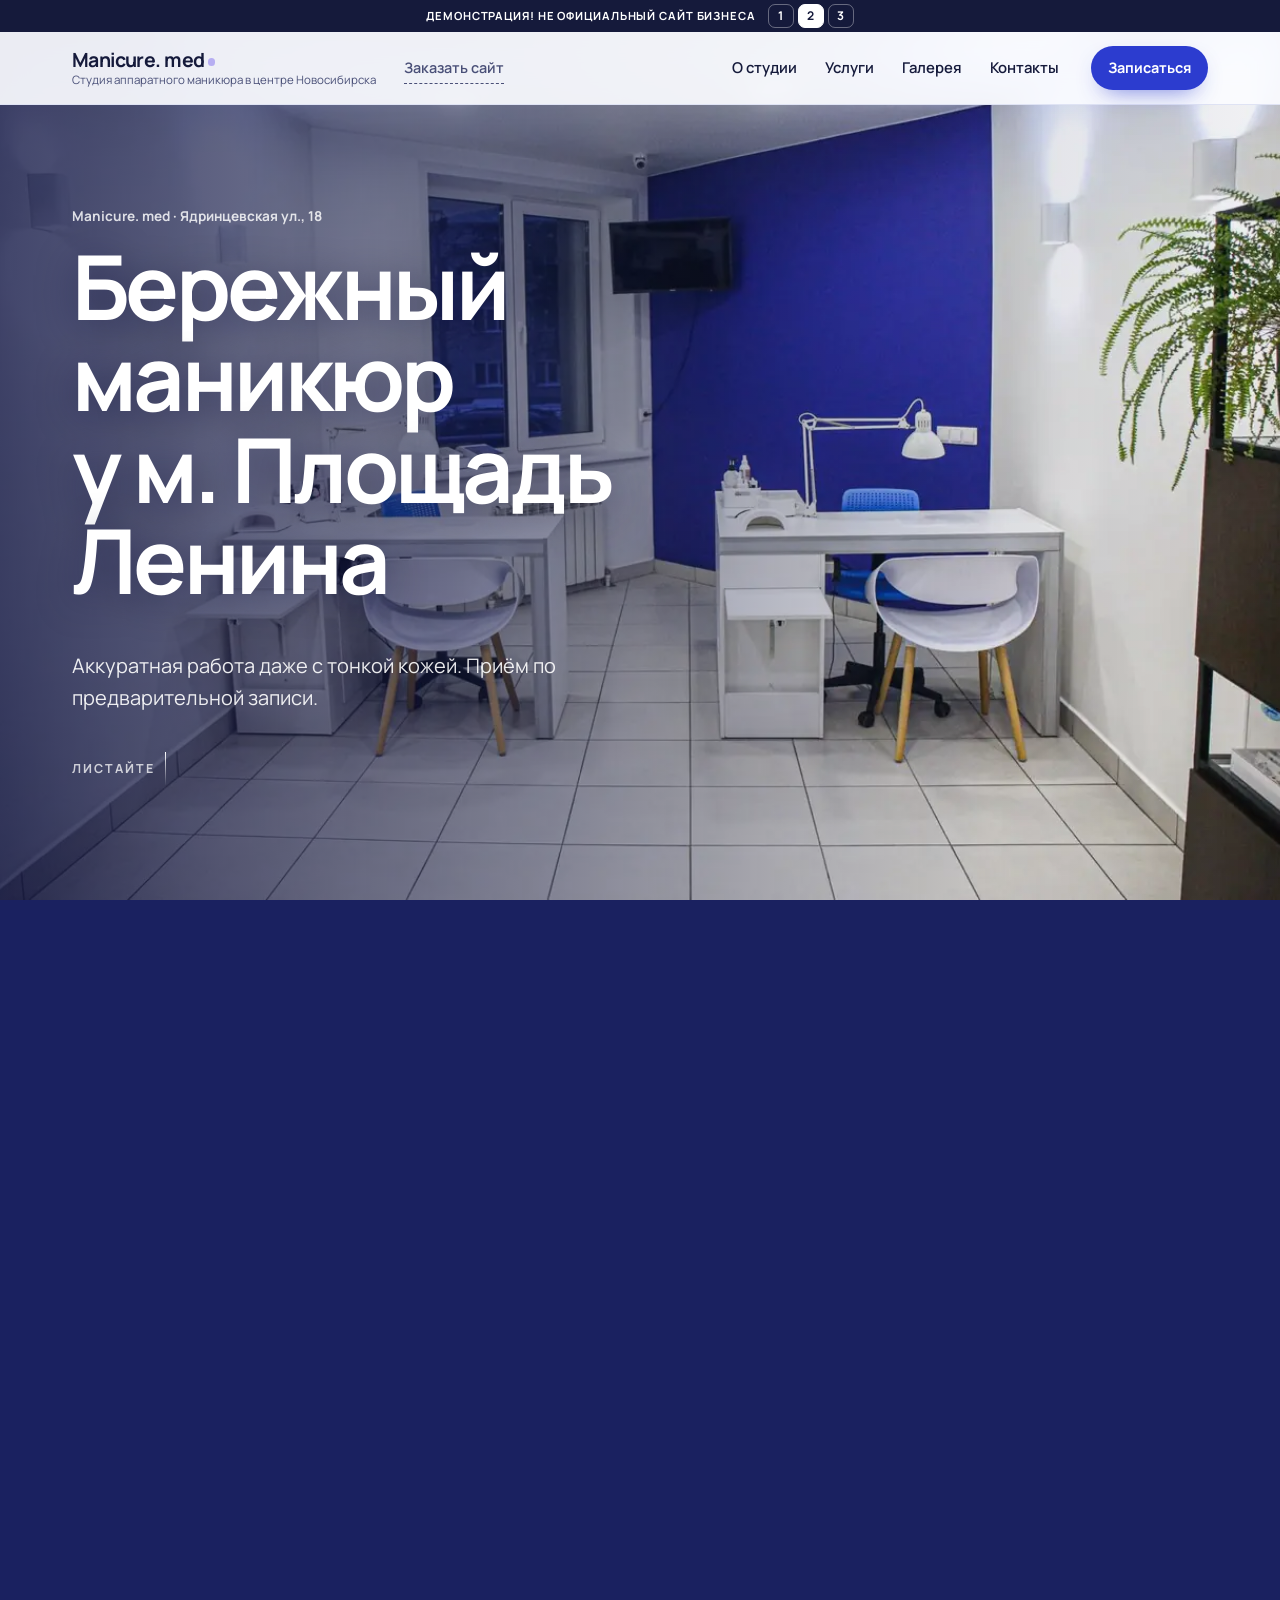
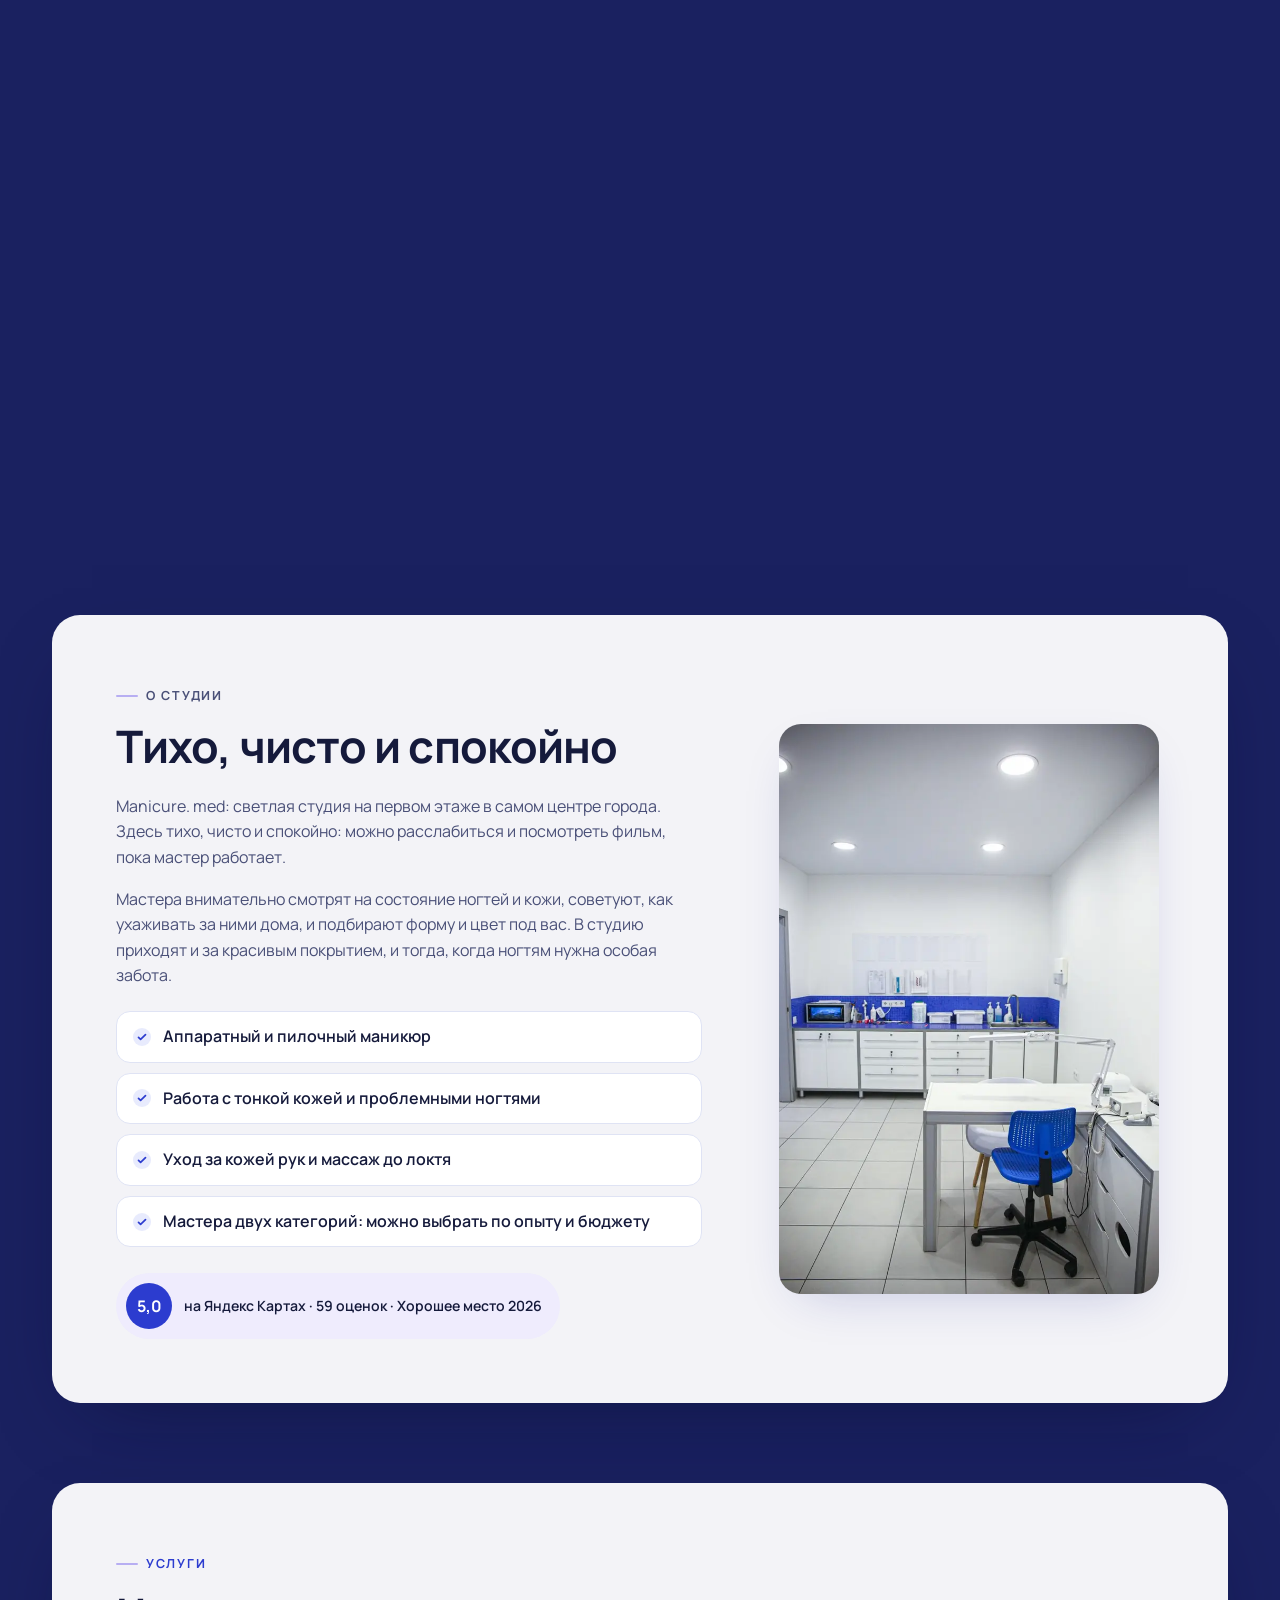
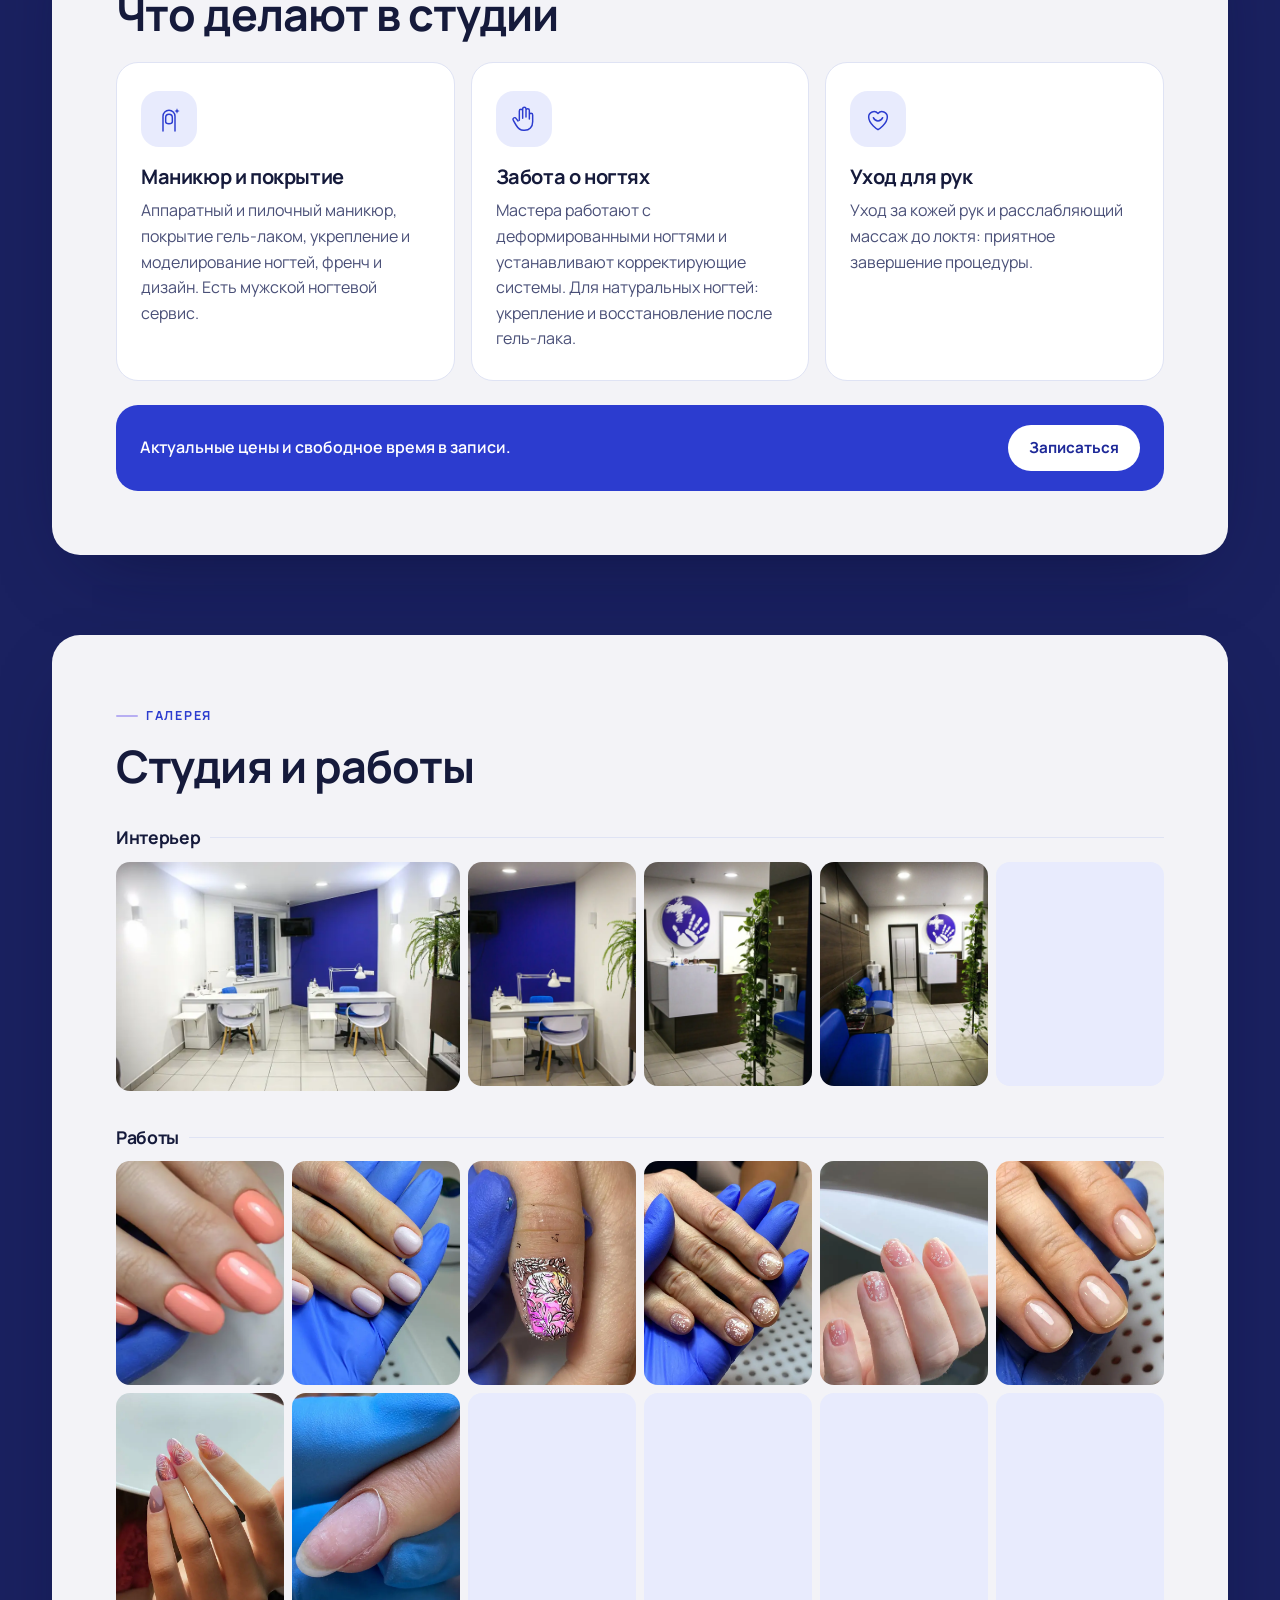
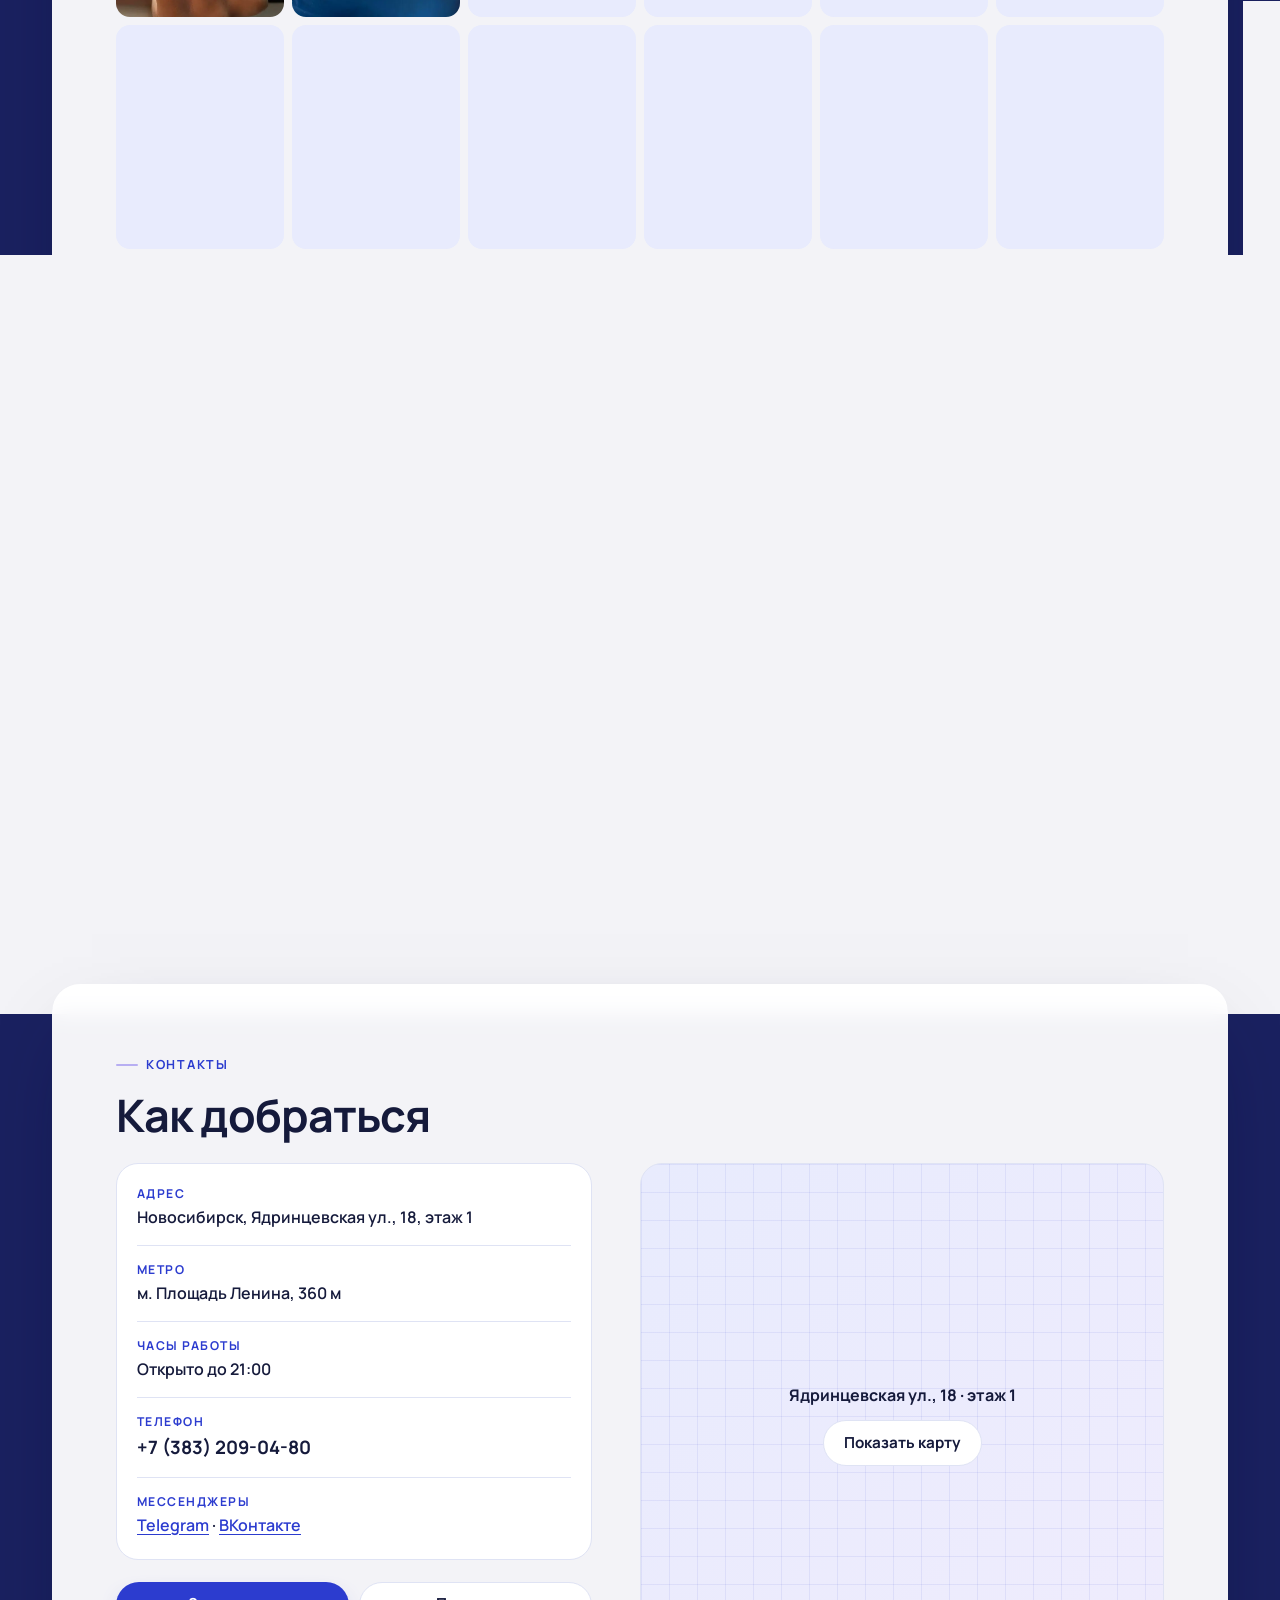
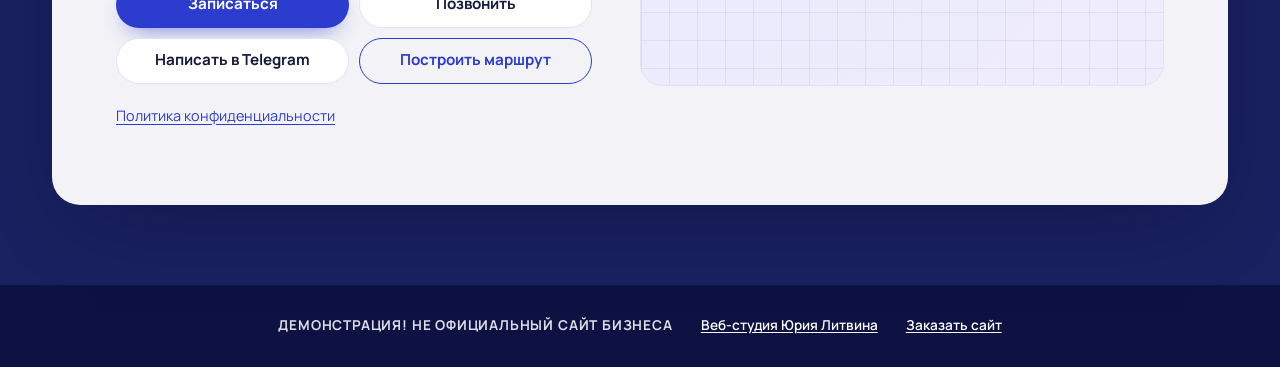
==== v2/index.html @ 1b6fdb49 "Demo site" ====
<!DOCTYPE html>
<html lang="ru">
<head>
<meta charset="utf-8">
<meta name="viewport" content="width=device-width, initial-scale=1.0">
<meta name="robots" content="noindex, nofollow">
<title>Manicure. med · студия аппаратного маникюра в Новосибирске</title>
<meta name="description"
  content="Manicure. med · студия аппаратного маникюра в центре Новосибирска, Ядринцевская ул., 18, у м. Площадь Ленина. Бережный маникюр, уход и массаж рук.">
<meta name="theme-color" content="#2c3ccf">

<link rel="icon" sizes="any" href="../logos/favicon.ico">
<link rel="icon" type="image/png" sizes="32x32" href="../logos/favicon-32x32.png">
<link rel="apple-touch-icon" sizes="180x180" href="../logos/apple-touch-icon.png">
<link rel="preload" href="../fonts/manrope-cyrillic.woff2" as="font" type="font/woff2" crossorigin>
<link rel="preload" as="image" href="../images/interior-hall-1280.webp" type="image/webp" imagesrcset="../images/interior-hall-800.webp 800w, ../images/interior-hall-1280.webp 1280w" imagesizes="100vw">
<link rel="stylesheet" href="../css/fonts.css">
<link rel="stylesheet" href="../css/styles.css">
<link rel="stylesheet" href="../css/v2.css">
<script>document.documentElement.classList.add('js');</script>
</head>
<body class="v2">
<a class="skip-link" href="#main">К содержанию</a>

<div class="site-chrome">
  <div class="demo-strip">
    <p class="demo-phrase">ДЕМОНСТРАЦИЯ! НЕ ОФИЦИАЛЬНЫЙ САЙТ БИЗНЕСА</p>
    <nav class="variant-switch" aria-label="Варианты дизайна">
      <a href="../index.html" aria-label="Вариант 1">1</a>
      <a href="../v2/index.html" aria-current="page" aria-label="Вариант 2">2</a>
      <a href="../v3/index.html" aria-label="Вариант 3">3</a>
    </nav>
  </div>
  <header class="site-header">
    <div class="container header-row">
      <a class="brand" href="#top">
        <span class="brand-name">Manicure.<span class="brand-dot"> </span>med</span>
        <span class="brand-sub">Студия аппаратного маникюра в центре Новосибирска</span>
      </a>
      <a class="order-link" href="https://litviniuv.ru/webstudio/order/?c=f8vc">Заказать сайт</a>
      <nav class="desk-nav" aria-label="Разделы">
        <ul>
          <li><a href="#about">О студии</a></li>
          <li><a href="#services">Услуги</a></li>
          <li><a href="#gallery">Галерея</a></li>
          <li><a href="#contacts">Контакты</a></li>
        </ul>
      </nav>
      <a class="btn btn-primary btn-book" href="https://yandex.ru/maps/org/manicure_med/36807749096/" target="_blank" rel="noopener">Записаться</a>
      <button class="menu-btn" type="button" aria-expanded="false" aria-controls="site-menu"><span class="menu-icon" aria-hidden="true"></span><span class="menu-label">Меню</span></button>
    </div>
  </header>
</div>

<div id="site-menu" class="site-menu" hidden>
  <nav class="menu-nav" aria-label="Меню">
    <ul>
      <li><a href="#about">О студии</a></li>
      <li><a href="#services">Услуги</a></li>
      <li><a href="#gallery">Галерея</a></li>
      <li><a href="#contacts">Контакты</a></li>
      <li><a class="menu-order" href="https://litviniuv.ru/webstudio/order/?c=f8vc">Заказать сайт</a></li>
    </ul>
  </nav>
  <div class="menu-contacts">
    <p>Новосибирск, Ядринцевская ул., 18, этаж 1</p>
    <p><a href="tel:+73832090480">+7 (383) 209-04-80</a></p>
  </div>
</div>

<main id="main">

  <div class="v2-bg" aria-hidden="true">
    <img src="../images/interior-hall-1280.webp" srcset="../images/interior-hall-800.webp 800w, ../images/interior-hall-1280.webp 1280w" sizes="100vw" width="1280" height="854" alt="" fetchpriority="high">
  </div>
  <div class="v2-progress" aria-hidden="true"><span></span></div>
  <section class="hero melt" id="top" aria-labelledby="hero-title">
    <div class="melt-stage">
      <div class="container melt-inner">
        <div class="melt-head">
          <p class="hero-brow">Manicure. med · Ядринцевская ул., 18</p>
          <h1 id="hero-title">Бережный маникюр у&nbsp;м.&nbsp;Площадь Ленина</h1>
          <p class="melt-line">Аккуратная работа даже с тонкой кожей. Приём по предварительной записи.</p>
          <p class="melt-hint" aria-hidden="true">Листайте</p>
        </div>
        <aside class="melt-panel" aria-label="Запись">
          <img src="../images/work-33-600.webp" width="600" height="800" alt="Натуральный нюд на аккуратной форме ногтей" loading="lazy" decoding="async">
          <div class="melt-panel-text">
            <p>В Manicure. med за красотой ногтей стоит внимание к их здоровью. Аккуратная работа даже с тонкой кожей, уход для рук и массаж в завершение.</p>
            <p class="melt-who">Мастера двух категорий: можно выбрать по опыту и бюджету.</p>
            <a class="btn btn-primary btn-block" href="https://yandex.ru/maps/org/manicure_med/36807749096/" target="_blank" rel="noopener">Записаться на маникюр</a>
            <div class="melt-sub">
              <a class="btn btn-ghost" href="tel:+73832090480">Позвонить</a>
              <a class="btn btn-ghost" href="https://t.me/+79133880413" target="_blank" rel="noopener">Написать в Telegram</a>
            </div>
          </div>
        </aside>
      </div>
    </div>
  </section>

  <section class="section about" id="about" aria-labelledby="about-title">
    <div class="container panel">
      <div class="about-grid">
        <div class="about-copy reveal">
          <p class="eyebrow">О студии</p>
          <h2 class="section-title" id="about-title">Тихо, чисто и спокойно</h2>
          <p>Manicure. med: светлая студия на первом этаже в самом центре города. Здесь тихо, чисто и спокойно: можно расслабиться и посмотреть фильм, пока мастер работает.</p>
          <p>Мастера внимательно смотрят на состояние ногтей и кожи, советуют, как ухаживать за ними дома, и подбирают форму и цвет под вас. В студию приходят и за красивым покрытием, и тогда, когда ногтям нужна особая забота.</p>
          <ul class="about-bullets">
            <li>Аппаратный и пилочный маникюр</li>
            <li>Работа с тонкой кожей и проблемными ногтями</li>
            <li>Уход за кожей рук и массаж до локтя</li>
            <li>Мастера двух категорий: можно выбрать по опыту и бюджету</li>
          </ul>
          <a class="rating-badge" href="https://yandex.ru/maps/org/manicure_med/36807749096/" target="_blank" rel="noopener">
            <strong>5,0</strong>
            <span>на Яндекс Картах · 59 оценок · Хорошее место 2026</span>
          </a>
        </div>
        <figure class="about-photo reveal reveal-photo">
          <img src="../images/interior-sterile-counter-720.webp" width="720" height="1080" loading="lazy" decoding="async" alt="Рабочая зона студии: белая мебель, синяя столешница и стерилизационная стойка">
        </figure>
      </div>
    </div>
  </section>

  <section class="section services" id="services" aria-labelledby="services-title">
    <div class="container panel">
      <div class="reveal">
        <p class="eyebrow">Услуги</p>
        <h2 class="section-title" id="services-title">Что делают в студии</h2>
      </div>
      <ul class="services-grid">
        <li class="service-card reveal">
          <span class="service-icon"><svg viewBox="0 0 48 48" aria-hidden="true"><path d="M15 42V20a9 9 0 0 1 18 0v22" fill="none" stroke="currentColor" stroke-width="2.2" stroke-linecap="round"/><path d="M19 22a5 5 0 0 1 10 0v6c0 2-2 3-5 3s-5-1-5-3z" fill="none" stroke="currentColor" stroke-width="2.2" stroke-linejoin="round"/><path d="M36 8l1.2 2.8L40 12l-2.8 1.2L36 16l-1.2-2.8L32 12l2.8-1.2z" fill="currentColor"/></svg></span>
          <h3>Маникюр и покрытие</h3>
          <p>Аппаратный и пилочный маникюр, покрытие гель-лаком, укрепление и моделирование ногтей, френч и дизайн. Есть мужской ногтевой сервис.</p>
        </li>
        <li class="service-card reveal">
          <span class="service-icon"><svg viewBox="0 0 48 48" aria-hidden="true"><path d="M17 26V12a2.5 2.5 0 0 1 5 0v11m0-2V9a2.5 2.5 0 0 1 5 0v12m0-1V11a2.5 2.5 0 0 1 5 0v13m0-6a2.5 2.5 0 0 1 5 0v10c0 8-5 13-12 13h-2c-5 0-8-3-11-8l-4-7a2.5 2.5 0 0 1 4-3l3 4" fill="none" stroke="currentColor" stroke-width="2.2" stroke-linecap="round" stroke-linejoin="round"/></svg></span>
          <h3>Забота о ногтях</h3>
          <p>Мастера работают с деформированными ногтями и устанавливают корректирующие системы. Для натуральных ногтей: укрепление и восстановление после гель-лака.</p>
        </li>
        <li class="service-card reveal">
          <span class="service-icon"><svg viewBox="0 0 48 48" aria-hidden="true"><path d="M24 40s-14-8.5-14-19a8 8 0 0 1 14-5.3A8 8 0 0 1 38 21c0 10.5-14 19-14 19z" fill="none" stroke="currentColor" stroke-width="2.2" stroke-linejoin="round"/><path d="M17 22c1.5 3 4 5 7 5s5.5-2 7-5" fill="none" stroke="currentColor" stroke-width="2.2" stroke-linecap="round"/></svg></span>
          <h3>Уход для рук</h3>
          <p>Уход за кожей рук и расслабляющий массаж до локтя: приятное завершение процедуры.</p>
        </li>
      </ul>
      <div class="services-foot reveal">
        <p>Актуальные цены и свободное время в записи.</p>
        <a class="btn btn-primary" href="https://yandex.ru/maps/org/manicure_med/36807749096/" target="_blank" rel="noopener">Записаться</a>
      </div>
    </div>
  </section>

  <section class="section gallery" id="gallery" aria-labelledby="gallery-title">
    <div class="container panel">
      <div class="reveal">
        <p class="eyebrow">Галерея</p>
        <h2 class="section-title" id="gallery-title">Студия и работы</h2>
      </div>

      <div class="gallery-block reveal">
        <h3>Интерьер</h3>
        <ul class="gallery-grid gallery-interiors">
          <li><img src="../images/interior-hall-800.webp" width="800" height="534" loading="lazy" decoding="async" alt="Светлый зал студии: две маникюрные станции у синей стены"></li>
          <li><img src="../images/interior-cobalt-station-720.webp" width="720" height="1079" loading="lazy" decoding="async" alt="Маникюрная станция с лампой у кобальтовой стены"></li>
          <li><img src="../images/interior-reception-720.webp" width="720" height="1080" loading="lazy" decoding="async" alt="Ресепшен студии с фиолетовым знаком на стене и живыми растениями"></li>
          <li><img src="../images/interior-waiting-720.webp" width="720" height="1080" loading="lazy" decoding="async" alt="Зона ожидания с синим диваном и коридор к ресепшену"></li>
          <li><img src="../images/interior-shelf-720.webp" width="720" height="1080" loading="lazy" decoding="async" alt="Стеллаж со средствами для ухода и вид на зал студии"></li>
        </ul>
      </div>

      <div class="gallery-block reveal">
        <h3>Работы</h3>
        <ul class="gallery-grid gallery-works">
          <li><img src="../images/work-16-600.webp" width="600" height="600" loading="lazy" decoding="async" alt="Коралловое покрытие на овальных ногтях"></li>
          <li><img src="../images/work-02-600.webp" width="600" height="800" loading="lazy" decoding="async" alt="Нежно-сиреневое покрытие на коротких ногтях"></li>
          <li><img src="../images/work-14-600.webp" width="600" height="800" loading="lazy" decoding="async" alt="Дизайн с узором на розовом фоне"></li>
          <li><img src="../images/work-18-600.webp" width="600" height="800" loading="lazy" decoding="async" alt="Розовое покрытие с золотистым блеском"></li>
          <li><img src="../images/work-25-600.webp" width="600" height="800" loading="lazy" decoding="async" alt="Молочное покрытие с розовым мерцанием"></li>
          <li><img src="../images/work-33-600.webp" width="600" height="800" loading="lazy" decoding="async" alt="Натуральный нюд на аккуратной форме"></li>
          <li><img src="../images/work-08-600.webp" width="600" height="800" loading="lazy" decoding="async" alt="Розовый маникюр с росписью на двух ногтях"></li>
          <li><img src="../images/work-30-600.webp" width="600" height="800" loading="lazy" decoding="async" alt="Миндальная форма с прозрачным покрытием"></li>
          <li><img src="../images/work-40-600.webp" width="600" height="800" loading="lazy" decoding="async" alt="Сиренево-розовое покрытие под лампой"></li>
          <li><img src="../images/work-43-600.webp" width="600" height="800" loading="lazy" decoding="async" alt="Розовое покрытие с крупными блёстками"></li>
          <li><img src="../images/work-32-600.webp" width="600" height="800" loading="lazy" decoding="async" alt="Бежевый нюд на коротких ногтях"></li>
          <li><img src="../images/work-34-600.webp" width="600" height="800" loading="lazy" decoding="async" alt="Нюд с одним акцентным ногтем шоколадного цвета"></li>
          <li><img src="../images/work-36-600.webp" width="600" height="800" loading="lazy" decoding="async" alt="Шоколадное покрытие в процессе работы мастера"></li>
          <li><img src="../images/work-42-600.webp" width="600" height="800" loading="lazy" decoding="async" alt="Светло-розовое покрытие на мягком квадрате"></li>
          <li><img src="../images/work-48-600.webp" width="600" height="800" loading="lazy" decoding="async" alt="Розово-бежевый маникюр на светлом фоне"></li>
          <li><img src="../images/work-26-600.webp" width="600" height="800" loading="lazy" decoding="async" alt="Френч на натуральных ногтях"></li>
          <li><img src="../images/work-27-600.webp" width="600" height="800" loading="lazy" decoding="async" alt="Аккуратный маникюр в бежевом оттенке"></li>
          <li><img src="../images/work-31-600.webp" width="600" height="800" loading="lazy" decoding="async" alt="Ухоженная ногтевая пластина после аппаратного маникюра"></li>
        </ul>
      </div>

      <div class="gallery-block reveal">
        <h3>Забота о натуральных ногтях</h3>
        <ul class="gallery-grid gallery-care">
          <li><img src="../images/care-15-600.webp" width="600" height="600" loading="lazy" decoding="async" alt="Натуральные ногти до и после ухода: шесть кадров"></li>
          <li><img src="../images/care-22-600.webp" width="600" height="600" loading="lazy" decoding="async" alt="Ногти после снятия покрытия и после ухода"></li>
          <li><img src="../images/care-35-600.webp" width="600" height="600" loading="lazy" decoding="async" alt="Натуральные ногти до и после аппаратного маникюра"></li>
          <li><img src="../images/care-47-600.webp" width="600" height="600" loading="lazy" decoding="async" alt="Ногтевая пластина до и после ухода крупным планом"></li>
          <li><img src="../images/care-50-600.webp" width="600" height="600" loading="lazy" decoding="async" alt="Кутикула до и после аккуратной обработки"></li>
          <li><img src="../images/care-49-600.webp" width="600" height="800" loading="lazy" decoding="async" alt="Ровная натуральная ногтевая пластина после маникюра"></li>
          <li><img src="../images/care-53-600.webp" width="600" height="800" loading="lazy" decoding="async" alt="Натуральный ноготь крупным планом после ухода"></li>
          <li><img src="../images/care-51-600.webp" width="600" height="450" loading="lazy" decoding="async" alt="Работа с ногтевой пластиной, которой нужна особая забота"></li>
        </ul>
      </div>
    </div>
  </section>

  <section class="section contacts" id="contacts" aria-labelledby="contacts-title">
    <div class="container panel">
      <div class="reveal">
        <p class="eyebrow">Контакты</p>
        <h2 class="section-title" id="contacts-title">Как добраться</h2>
      </div>
      <div class="contacts-grid">
        <div class="contacts-info reveal">
          <dl class="facts">
            <div><dt>Адрес</dt><dd>Новосибирск, Ядринцевская ул., 18, этаж 1</dd></div>
            <div><dt>Метро</dt><dd>м. Площадь Ленина, 360 м</dd></div>
            <div><dt>Часы работы</dt><dd>Открыто до 21:00</dd></div>
            <div><dt>Телефон</dt><dd><a class="phone" href="tel:+73832090480">+7 (383) 209-04-80</a></dd></div>
            <div><dt>Мессенджеры</dt><dd><a href="https://t.me/+79133880413" target="_blank" rel="noopener">Telegram</a> · <a href="https://vk.ru/manicure.med154" target="_blank" rel="noopener">ВКонтакте</a></dd></div>
          </dl>
          <div class="contacts-cta">
            <a class="btn btn-primary" href="https://yandex.ru/maps/org/manicure_med/36807749096/" target="_blank" rel="noopener">Записаться</a>
            <a class="btn btn-ghost" href="tel:+73832090480">Позвонить</a>
            <a class="btn btn-ghost" href="https://t.me/+79133880413" target="_blank" rel="noopener">Написать в Telegram</a>
            <a class="btn btn-outline" href="https://yandex.ru/maps/org/manicure_med/36807749096/" target="_blank" rel="noopener">Построить маршрут</a>
          </div>
          <p class="privacy-link"><a href="../privacy/">Политика конфиденциальности</a></p>
        </div>
        <div class="contacts-map reveal">
          <div class="map-wrap" data-map-src="https://yandex.ru/map-widget/v1/?oid=36807749096&amp;ol=biz&amp;lang=ru_RU&amp;z=16" data-map-title="Manicure. med на Яндекс Картах">
            <div class="map-placeholder">
              <p>Ядринцевская ул., 18 · этаж 1</p>
              <button class="btn btn-ghost" type="button" data-map-load>Показать карту</button>
            </div>
          </div>
        </div>
      </div>
    </div>
  </section>

</main>

<footer class="site-footer">
  <div class="container footer-row">
    <p class="footer-demo">ДЕМОНСТРАЦИЯ! НЕ ОФИЦИАЛЬНЫЙ САЙТ БИЗНЕСА</p>
    <a href="https://litviniuv.ru/webstudio/">Веб-студия Юрия Литвина</a>
    <a href="https://litviniuv.ru/webstudio/order/?c=f8vc">Заказать сайт</a>
  </div>
</footer>

<script src="../js/site.js"></script>
<script src="../js/v2.js"></script>
</body>
</html>
---- css/fonts.css ----
/* Local webfonts: Manrope (UI and text) + Cormorant Garamond (display word in v3). */
@font-face { font-family: "Manrope"; font-style: normal; font-weight: 400 700; font-display: swap; src: url(../fonts/manrope-cyrillic.woff2) format("woff2"); unicode-range: U+0301, U+0400-045F, U+0490-0491, U+04B0-04B1, U+2116; }
@font-face { font-family: "Manrope"; font-style: normal; font-weight: 400 700; font-display: swap; src: url(../fonts/manrope-latin.woff2) format("woff2"); unicode-range: U+0000-00FF, U+0131, U+0152-0153, U+02BB-02BC, U+02C6, U+02DA, U+02DC, U+0304, U+0308, U+0329, U+2000-206F, U+20AC, U+2122, U+2191, U+2193, U+2212, U+2215, U+FEFF, U+FFFD; }
@font-face { font-family: "Cormorant Garamond"; font-style: normal; font-weight: 500; font-display: swap; src: url(../fonts/cormorant-garamond-500-cyrillic.woff2) format("woff2"); unicode-range: U+0301, U+0400-045F, U+0490-0491, U+04B0-04B1, U+2116; }
@font-face { font-family: "Cormorant Garamond"; font-style: normal; font-weight: 500; font-display: swap; src: url(../fonts/cormorant-garamond-500-latin.woff2) format("woff2"); unicode-range: U+0000-00FF, U+0131, U+0152-0153, U+02BB-02BC, U+02C6, U+02DA, U+02DC, U+0304, U+0308, U+0329, U+2000-206F, U+20AC, U+2122, U+2191, U+2193, U+2212, U+2215, U+FEFF, U+FFFD; }

:root {
  --font-body: "Manrope", system-ui, -apple-system, "Segoe UI", "Helvetica Neue", Arial, sans-serif;
  --font-serif: "Cormorant Garamond", "Times New Roman", Georgia, serif;
}
---- css/styles.css ----
/* Manicure. med · demo · base + variant 1 (calm clinical) */
:root {
  --bg: #fbfcff;
  --bg-soft: #f1f3fd;
  --ink: #151a3b;
  --ink-soft: #4a5078;
  --line: #dfe3f4;
  --cobalt: #2c3ccf;
  --cobalt-deep: #1d2898;
  --cobalt-tint: #e8ebfd;
  --lilac: #b7aef2;
  --lilac-soft: #efecfd;
  --white: #fff;
  --radius: 22px;
  --radius-sm: 14px;
  --shadow: 0 18px 50px -24px rgba(29, 40, 152, .28);
  --chrome-h: 104px;
  --container: 1200px;
}
*, *::before, *::after { box-sizing: border-box; }
html { -webkit-text-size-adjust: 100%; scroll-padding-top: var(--chrome-h); }
@media (prefers-reduced-motion: no-preference) { html { scroll-behavior: smooth; } }
body { margin: 0; font-family: var(--font-body); font-size: 1rem; line-height: 1.6; color: var(--ink); background: var(--bg); overflow-x: hidden; }
@supports (overflow: clip) { body { overflow-x: clip; } }
img { max-width: 100%; height: auto; display: block; }
a { color: var(--cobalt); text-underline-offset: .18em; }
a:hover { color: var(--cobalt-deep); }
:focus-visible { outline: 3px solid var(--cobalt); outline-offset: 3px; border-radius: 6px; }
h1, h2, h3 { overflow-wrap: break-word; line-height: 1.15; margin: 0 0 .5em; font-weight: 700; letter-spacing: -.02em; }
p { margin: 0 0 1em; }
ul { margin: 0; padding: 0; }
figure { margin: 0; }
.container { width: 100%; max-width: var(--container); margin: 0 auto; padding: 0 20px; }
@media (min-width: 720px) { .container { padding: 0 32px; } }

.skip-link { position: absolute; left: 12px; top: -60px; z-index: 100; background: var(--ink); color: #fff; padding: 10px 16px; border-radius: 10px; }
.skip-link:focus { top: 12px; color: #fff; }

/* ---------- chrome ---------- */
.site-chrome { position: sticky; top: 0; z-index: 50; }
.demo-strip { font-size: .64rem; display: flex; align-items: center; justify-content: center; gap: 12px; padding: 4px 12px; background: var(--ink); color: #fff; letter-spacing: .08em; font-weight: 700; min-height: 32px; }
.demo-phrase { margin: 0; text-align: center; line-height: 1.25; }
.variant-switch { display: flex; gap: 4px; flex: none; }
.variant-switch a { display: inline-grid; place-items: center; min-width: 26px; height: 24px; border-radius: 7px; color: #fff; text-decoration: none; border: 1px solid rgba(255,255,255,.35); font-size: .75rem; }
.variant-switch a[aria-current="page"] { background: #fff; color: var(--ink); border-color: #fff; }
.variant-switch a:hover { border-color: #fff; }

.site-header { background: rgba(251,252,255,.92); -webkit-backdrop-filter: saturate(1.4) blur(14px); backdrop-filter: saturate(1.4) blur(14px); border-bottom: 1px solid var(--line); }
.header-row { display: flex; align-items: center; gap: 12px; min-height: 64px; }
.brand { display: flex; flex-direction: column; text-decoration: none; color: var(--ink); line-height: 1.1; min-width: 0; margin-right: auto; }
.brand-name { font-weight: 800; font-size: 1.22rem; letter-spacing: -.03em; white-space: nowrap; }
.brand-name::after { content: ""; display: inline-block; width: .38em; height: .38em; border-radius: 50%; background: var(--lilac); margin-left: .18em; vertical-align: .1em; }
.brand-sub { display: none; font-size: .72rem; color: var(--ink-soft); margin-top: 3px; }
.order-link { display: none; font-size: .9rem; font-weight: 600; color: var(--ink-soft); text-decoration: none; border-bottom: 1px dashed currentColor; padding: 4px 0; white-space: nowrap; }
.order-link:hover { color: var(--cobalt); }
.desk-nav { display: none; }
.desk-nav ul { display: flex; list-style: none; gap: 4px; }
.desk-nav a { display: block; padding: 10px 12px; color: var(--ink); text-decoration: none; font-weight: 600; font-size: .93rem; border-radius: 10px; }
.desk-nav a:hover { background: var(--cobalt-tint); color: var(--cobalt-deep); }

.btn { display: inline-flex; align-items: center; justify-content: center; gap: 8px; min-height: 46px; padding: 10px 20px; border-radius: 999px; font: inherit; font-weight: 700; font-size: .95rem; text-decoration: none; cursor: pointer; border: 1.5px solid transparent; transition: background .2s, color .2s, border-color .2s, transform .2s; text-align: center; line-height: 1.2; }
.btn-primary { background: var(--cobalt); color: #fff; box-shadow: 0 10px 24px -12px rgba(44,60,207,.8); }
.btn-primary:hover { background: var(--cobalt-deep); color: #fff; }
.btn-ghost { background: var(--white); color: var(--ink); border-color: var(--line); }
.btn-ghost:hover { border-color: var(--cobalt); color: var(--cobalt); }
.btn-outline { background: transparent; color: var(--cobalt); border-color: var(--cobalt); }
.btn-outline:hover { background: var(--cobalt-tint); }
.btn-lg { min-height: 54px; padding: 14px 26px; font-size: 1rem; }
.btn-block { width: 100%; }
.btn-book { min-height: 44px; padding: 8px 16px; font-size: .9rem; flex: none; }

.menu-btn { display: inline-flex; align-items: center; gap: 8px; min-height: 44px; min-width: 44px; padding: 0 12px; border-radius: 12px; background: var(--white); border: 1.5px solid var(--line); color: var(--ink); font: inherit; font-weight: 700; font-size: .85rem; cursor: pointer; flex: none; }
.menu-icon { width: 18px; height: 2px; background: currentColor; position: relative; border-radius: 2px; }
.menu-icon::before, .menu-icon::after { content: ""; position: absolute; left: 0; width: 18px; height: 2px; background: currentColor; border-radius: 2px; transition: transform .2s; }
.menu-icon::before { top: -6px; } .menu-icon::after { top: 6px; }
.menu-btn[aria-expanded="true"] .menu-icon { background: transparent; }
.menu-btn[aria-expanded="true"] .menu-icon::before { transform: translateY(6px) rotate(45deg); }
.menu-btn[aria-expanded="true"] .menu-icon::after { transform: translateY(-6px) rotate(-45deg); }
@media (max-width: 479px) { .brand-name::after { display: none; } .menu-btn { padding: 0 11px; } }
@media (max-width: 374px) { .container { padding: 0 14px; } .header-row { gap: 8px; } .brand-name { font-size: 1rem !important; } .btn-book { padding: 8px 12px !important; font-size: .84rem; } }
@media (max-width: 420px) { .menu-label { position: absolute; width: 1px; height: 1px; overflow: hidden; clip: rect(0 0 0 0); } .btn-book { padding: 8px 14px; } .brand-name { font-size: 1.08rem; } }

.site-menu { position: fixed; left: 0; right: 0; bottom: 0; top: var(--chrome-h); z-index: 45; background: var(--bg); overflow-y: auto; overscroll-behavior: contain; display: flex; flex-direction: column; justify-content: space-between; padding: 12px 20px calc(20px + env(safe-area-inset-bottom)); }
.site-menu[hidden] { display: none; }
.menu-nav ul { list-style: none; }
.menu-nav a { display: flex; align-items: center; min-height: 56px; font-size: 1.3rem; font-weight: 700; color: var(--ink); text-decoration: none; border-bottom: 1px solid var(--line); }
.menu-nav a.menu-order { color: var(--cobalt); font-size: 1.05rem; }
.menu-contacts { margin-top: 24px; padding: 16px; border-radius: var(--radius-sm); background: var(--bg-soft); color: var(--ink-soft); font-size: .95rem; }
.menu-contacts p { margin: 0 0 6px; }
.menu-contacts a { font-weight: 700; font-size: 1.1rem; display: inline-block; padding: 6px 0; }
html.menu-open, html.menu-open body { overscroll-behavior: none; }

@media (min-width: 640px) { .brand-sub { display: block; } .demo-strip { font-size: .7rem; } }
@media (min-width: 960px) {
  .menu-btn, .site-menu { display: none !important; }
  .desk-nav { display: block; }
  .order-link { display: inline-block; margin: 0 auto 0 8px; }
  .brand { margin-right: 0; }
  .header-row { min-height: 72px; gap: 20px; }
}

/* ---------- sections ---------- */
.section { padding: 72px 0; }
@media (min-width: 960px) { .section { padding: 104px 0; } }
.eyebrow { display: inline-flex; align-items: center; gap: 8px; font-size: .78rem; font-weight: 800; letter-spacing: .14em; text-transform: uppercase; color: var(--cobalt); margin-bottom: 14px; }
.eyebrow::before { content: ""; width: 22px; height: 2px; background: var(--lilac); border-radius: 2px; }
.section-title { font-size: clamp(1.75rem, 4.6vw, 2.8rem); max-width: 18ch; }

/* hero v1 */
.v1 .hero { position: relative; padding: 28px 0 56px; overflow: hidden; }
.v1 .hero::before { content: ""; position: absolute; width: 640px; height: 640px; right: -220px; top: -260px; border-radius: 50%; background: radial-gradient(circle, rgba(183,174,242,.45), rgba(183,174,242,0) 70%); pointer-events: none; }
.v1 .hero::after { content: ""; position: absolute; width: 520px; height: 520px; left: -260px; bottom: -280px; border-radius: 50%; background: radial-gradient(circle, rgba(44,60,207,.14), rgba(44,60,207,0) 70%); pointer-events: none; }
.hero-grid { position: relative; z-index: 1; display: grid; gap: 28px; }
.hero-brow { font-size: .85rem; font-weight: 700; color: var(--ink-soft); margin-bottom: 12px; }
.v1 .hero h1 { font-size: clamp(2.05rem, 8.4vw, 3.6rem); letter-spacing: -.035em; max-width: 15ch; }
.v1 .hero h1::after { content: ""; display: block; width: 64px; height: 4px; border-radius: 4px; margin-top: 18px; background: linear-gradient(90deg, var(--cobalt), var(--lilac)); }
.lead { font-size: 1.06rem; color: var(--ink-soft); max-width: 36rem; }
.hero-cta { display: flex; flex-wrap: wrap; gap: 10px; margin: 22px 0 0; }
.hero-cta .btn-primary { flex: 1 1 100%; }
.hero-cta .btn-ghost { flex: 1 1 140px; }
.hero-facts { list-style: none; display: flex; flex-wrap: wrap; gap: 8px 22px; margin-top: 26px; color: var(--ink-soft); font-size: .9rem; }
.hero-facts strong { color: var(--ink); font-size: 1.05rem; }
.hero-media { position: relative; border-radius: 28px; overflow: hidden; box-shadow: var(--shadow); aspect-ratio: 3 / 2; background: var(--cobalt-tint); }
.hero-media img { width: 100%; height: 100%; object-fit: cover; }
.hero-badge { position: absolute; right: 14px; bottom: 14px; background: rgba(255,255,255,.94); border-radius: 999px; padding: 8px 14px; font-weight: 800; font-size: .85rem; color: var(--cobalt-deep); box-shadow: 0 8px 20px -10px rgba(21,26,59,.4); }
.hero-badge span { color: var(--ink); font-weight: 600; }
@media (min-width: 560px) { .hero-cta .btn-primary { flex: 0 1 auto; } .hero-cta .btn-ghost { flex: 0 1 auto; } }
@media (min-width: 960px) {
  .v1 .hero { padding: 64px 0 96px; }
  .hero-grid { grid-template-columns: 1fr 1.15fr; align-items: center; gap: 56px; }
  .hero-media { aspect-ratio: 4 / 3.4; border-radius: 36px 36px 36px 120px; }
}

/* about */
.about-grid { display: grid; gap: 36px; align-items: center; }
.about-copy > p { color: var(--ink-soft); max-width: 38rem; }
.about-bullets { list-style: none; display: grid; gap: 10px; margin: 22px 0 26px; }
.about-bullets li { position: relative; padding: 12px 14px 12px 46px; background: var(--white); border: 1px solid var(--line); border-radius: var(--radius-sm); font-weight: 600; }
.about-bullets li::before { content: ""; position: absolute; left: 16px; top: 50%; width: 18px; height: 18px; margin-top: -9px; border-radius: 50%; background: var(--cobalt-tint) url("data:image/svg+xml,%3Csvg xmlns='http://www.w3.org/2000/svg' viewBox='0 0 20 20'%3E%3Cpath d='M5 10.5l3 3 7-7' fill='none' stroke='%232c3ccf' stroke-width='2.4' stroke-linecap='round' stroke-linejoin='round'/%3E%3C/svg%3E") center / 14px no-repeat; }
.rating-badge { display: inline-flex; align-items: center; gap: 12px; padding: 10px 18px 10px 10px; border-radius: 999px; background: var(--lilac-soft); color: var(--ink); text-decoration: none; font-size: .88rem; font-weight: 600; }
.rating-badge strong { display: grid; place-items: center; width: 46px; height: 46px; border-radius: 50%; background: var(--cobalt); color: #fff; font-size: 1rem; flex: none; }
.about-photo { border-radius: var(--radius); overflow: hidden; box-shadow: var(--shadow); max-width: 460px; justify-self: center; aspect-ratio: 2 / 3; }
.about-photo img { width: 100%; height: 100%; object-fit: cover; }
@media (min-width: 960px) { .about-grid { grid-template-columns: 1.2fr .8fr; gap: 72px; } }

/* services */
.v1 .services { background: linear-gradient(180deg, var(--bg-soft), var(--bg)); }
.services-grid { list-style: none; display: grid; gap: 16px; margin-top: 12px; }
.service-card { padding: 28px 24px; background: var(--white); border: 1px solid var(--line); border-radius: var(--radius); display: flex; flex-direction: column; }
.service-card h3 { font-size: 1.25rem; }
.service-card p { color: var(--ink-soft); margin: 0; }
.service-icon { display: grid; place-items: center; width: 56px; height: 56px; border-radius: 18px; background: var(--cobalt-tint); color: var(--cobalt); margin-bottom: 18px; }
.service-icon svg { width: 32px; height: 32px; }
.services-foot { display: flex; flex-wrap: wrap; align-items: center; justify-content: space-between; gap: 14px 24px; margin-top: 24px; padding: 20px 24px; border-radius: var(--radius); background: var(--cobalt); color: #fff; }
.services-foot p { margin: 0; font-weight: 600; }
.services-foot .btn-primary { background: #fff; color: var(--cobalt-deep); box-shadow: none; }
.services-foot .btn-primary:hover { background: var(--lilac-soft); }
@media (min-width: 720px) { .services-grid { grid-template-columns: repeat(3, 1fr); } }

/* gallery */
.gallery-block { margin-top: 36px; }
.gallery-block h3 { font-size: 1.1rem; display: flex; align-items: center; gap: 10px; margin-bottom: 14px; }
.gallery-block h3::after { content: ""; flex: 1; height: 1px; background: var(--line); }
.gallery-grid { list-style: none; display: grid; gap: 8px; grid-template-columns: repeat(2, 1fr); }
.gallery-grid li { border-radius: var(--radius-sm); overflow: hidden; background: var(--cobalt-tint); aspect-ratio: 3 / 4; }
.gallery-grid img { width: 100%; height: 100%; object-fit: cover; transition: transform .5s; }
.gallery-grid li:hover img { transform: scale(1.04); }
.gallery-interiors li:first-child { grid-column: 1 / -1; aspect-ratio: 3 / 2; }
.gallery-care li { aspect-ratio: 1; }
@media (min-width: 560px) { .gallery-works { grid-template-columns: repeat(3, 1fr); } .gallery-care { grid-template-columns: repeat(4, 1fr); } }
@media (min-width: 960px) {
  .gallery-grid { gap: 12px; }
  .gallery-interiors { grid-template-columns: repeat(6, 1fr); }
  .gallery-interiors li:first-child { grid-column: span 2; aspect-ratio: auto; }
  .gallery-works { grid-template-columns: repeat(6, 1fr); }
}

/* contacts */
.v1 .contacts { background: var(--bg-soft); }
.contacts-grid { display: grid; gap: 28px; }
.facts { margin: 0 0 22px; display: grid; gap: 0; background: var(--white); border: 1px solid var(--line); border-radius: var(--radius); padding: 6px 20px; }
.facts > div { display: grid; gap: 2px; padding: 14px 0; border-bottom: 1px solid var(--line); }
.facts > div:last-child { border-bottom: 0; }
.facts dt { font-size: .76rem; font-weight: 800; letter-spacing: .12em; text-transform: uppercase; color: var(--cobalt); }
.facts dd { margin: 0; font-weight: 600; }
.facts .phone { font-size: 1.15rem; font-weight: 800; color: var(--ink); text-decoration: none; }
.contacts-cta { display: grid; gap: 10px; }
.privacy-link { margin-top: 20px; font-size: .9rem; }
.map-wrap { position: relative; aspect-ratio: 4 / 3; border-radius: var(--radius); overflow: hidden; background: linear-gradient(135deg, var(--cobalt-tint), var(--lilac-soft)); border: 1px solid var(--line); }
.map-wrap::before { content: ""; position: absolute; inset: 0; background-image: linear-gradient(rgba(44,60,207,.08) 1px, transparent 1px), linear-gradient(90deg, rgba(44,60,207,.08) 1px, transparent 1px); background-size: 28px 28px; }
.map-placeholder { position: absolute; inset: 0; display: grid; place-content: center; justify-items: center; gap: 12px; padding: 20px; text-align: center; font-weight: 700; }
.map-placeholder p { margin: 0; }
.map-wrap iframe { position: absolute; inset: 0; width: 100%; height: 100%; border: 0; }
.map-wrap.is-loaded .map-placeholder { display: none; }
@media (min-width: 560px) { .contacts-cta { grid-template-columns: 1fr 1fr; } }
@media (min-width: 960px) { .contacts-grid { grid-template-columns: 1fr 1.1fr; gap: 48px; align-items: start; } .map-wrap { aspect-ratio: 1 / 1; max-height: 560px; width: 100%; } }

/* footer: three parts, one row */
.site-footer { background: var(--ink); color: rgba(255,255,255,.86); padding: 22px 0 calc(22px + env(safe-area-inset-bottom)); font-size: .85rem; }
.footer-row { display: flex; flex-wrap: wrap; align-items: center; justify-content: center; gap: 8px 28px; text-align: center; }
.footer-row p { margin: 0; font-weight: 800; letter-spacing: .06em; }
.site-footer a { color: #fff; font-weight: 600; display: inline-block; padding: 8px 0; }
.site-footer a:hover { color: var(--lilac); }

/* plain pages */
.plain { padding: 72px 0 96px; min-height: 50vh; }
.plain h1 { font-size: clamp(1.5rem, 6vw, 2.6rem); overflow-wrap: break-word; hyphens: auto; }

/* reveal */
.js .reveal { opacity: 0; transform: translateY(18px); transition: opacity .7s ease, transform .7s ease; }
.js .reveal.is-in { opacity: 1; transform: none; }
@media (prefers-reduced-motion: reduce) {
  .js .reveal { opacity: 1; transform: none; transition: none; }
  *, *::before, *::after { animation-duration: .001ms !important; animation-iteration-count: 1 !important; transition-duration: .001ms !important; }
}
---- css/v2.css ----
/* Variant 2 · prompt 1 «Headline melts, work remains»: the studio hall stays the page background,
   headline dissolves on scroll, light panels enter from the left. */
body.v2 { background: #1a2160; }
.v2-bg { position: fixed; inset: 0; z-index: -1; overflow: hidden; }
.v2-bg img { width: 100%; height: 100%; object-fit: cover; object-position: 50% 50%; }
.v2-bg::after { content: ""; position: absolute; inset: 0;
  background: linear-gradient(90deg, rgba(13,18,66,.78) 0%, rgba(13,18,66,.48) 42%, rgba(13,18,66,.12) 78%, rgba(13,18,66,.05) 100%); }
@media (max-width: 767px) {
  .v2-bg img { object-position: 62% 50%; }
  .v2-bg::after { background: linear-gradient(180deg, rgba(13,18,66,.30) 0%, rgba(13,18,66,.72) 55%, rgba(13,18,66,.82) 100%); }
}
.v2-progress { position: fixed; left: 0; right: 0; top: var(--chrome-h); height: 3px; z-index: 40; pointer-events: none; transition: opacity .3s; }
.v2-progress span { display: block; height: 100%; background: linear-gradient(90deg, var(--lilac), #fff); transform-origin: 0 50%; transform: scaleX(var(--p, 0)); }
.v2-progress.is-done { opacity: 0; }

/* hero: a tall scroll track with a sticky stage */
.melt { position: relative; height: 230vh; height: 230svh; }
.melt-stage { position: sticky; top: var(--chrome-h); height: calc(100vh - var(--chrome-h)); height: calc(100svh - var(--chrome-h)); overflow: hidden; display: flex; align-items: center; }
.melt-inner { position: relative; height: 100%; display: flex; align-items: center; }
.melt-head { color: #fff; max-width: 820px; will-change: opacity, filter, transform;
  opacity: calc(1 - var(--h, 0)); filter: blur(calc(var(--h, 0) * 14px)); transform: translateY(calc(var(--h, 0) * -40px)); }
.melt-head .hero-brow { color: rgba(255,255,255,.82); }
.melt-head h1 { font-size: clamp(2.4rem, 10.5vw, 5.6rem); letter-spacing: -.04em; line-height: 1.02; text-shadow: 0 6px 40px rgba(8,12,50,.45); max-width: 12ch; }
.melt-line { font-size: clamp(1rem, 2.6vw, 1.25rem); color: rgba(255,255,255,.9); max-width: 34rem; }
.melt-hint { display: inline-flex; align-items: center; gap: 10px; margin-top: 18px; font-size: .78rem; font-weight: 800; letter-spacing: .16em; text-transform: uppercase; color: rgba(255,255,255,.75); }
.melt-hint::after { content: ""; width: 1px; height: 34px; background: linear-gradient(#fff, transparent); animation: hint 1.8s ease-in-out infinite; }
@keyframes hint { 0%, 100% { transform: translateY(0); opacity: .4; } 50% { transform: translateY(6px); opacity: 1; } }

.melt-panel { position: absolute; left: 20px; right: 20px; top: 50%; margin: 0; background: rgba(255,255,255,.96); color: var(--ink); border-radius: 26px; box-shadow: 0 30px 80px -30px rgba(8,12,50,.6);
  padding: 14px; display: grid; grid-template-columns: 112px 1fr; gap: 14px; align-items: start;
  opacity: var(--q, 0); transform: translate(calc((1 - var(--q, 0)) * -115%), -50%); visibility: visible; }
.melt-panel img { width: 100%; aspect-ratio: 3 / 4; object-fit: cover; border-radius: 16px; }
.melt-panel-text p { margin: 0 0 10px; font-size: .92rem; color: var(--ink-soft); }
.melt-panel-text .melt-who { color: var(--ink); font-weight: 700; }
.melt-panel .btn-block { grid-column: 1 / -1; }
.melt-panel-text { display: contents; }
.melt-panel-text p:first-child { grid-column: 2; grid-row: 1; }
.melt-panel-text .melt-who { grid-column: 1 / -1; margin: 0; }
.melt-sub { grid-column: 1 / -1; display: grid; grid-template-columns: 1fr 1fr; gap: 8px; }
.melt-sub .btn { padding: 8px 10px; font-size: .86rem; }
@media (max-width: 359px) { .melt-panel { grid-template-columns: 88px 1fr; } .melt-sub { grid-template-columns: 1fr; } }
@media (min-width: 768px) {
  .melt-panel { left: 32px; right: auto; width: 440px; grid-template-columns: 1fr; padding: 22px; }
  .melt-panel img { width: 62%; margin: 0 auto 4px; }
  .melt-panel-text { display: block; }
  .melt-panel-text p { font-size: .98rem; }
  .melt-panel-text .melt-who { margin: 0 0 14px; }
  .melt-sub { margin-top: 8px; }
}
@media (min-width: 768px) and (max-height: 820px) { .melt-panel img { width: 42%; } }

/* JS off or reduced motion: no scroll track, both pieces visible in final state */
html:not(.js) .melt, .reduce .melt { height: auto; }
html:not(.js) .melt-stage, .reduce .melt-stage { position: relative; top: 0; height: auto; display: block; padding: 48px 0; }
html:not(.js) .melt-inner, .reduce .melt-inner { flex-direction: column; align-items: stretch; gap: 28px; height: auto; }
html:not(.js) .melt-head, .reduce .melt-head { opacity: 1; filter: none; transform: none; }
html:not(.js) .melt-panel, .reduce .melt-panel { position: relative; left: 0; right: 0; top: 0; opacity: 1; transform: none; }
html:not(.js) .melt-hint, .reduce .melt-hint, html:not(.js) .v2-progress, .reduce .v2-progress { display: none; }

/* sections: light panels on top of the same photo */
.v2 .section { padding: 28px 0; }
.v2 .section:first-of-type { padding-top: 56px; }
.v2 .panel { max-width: calc(var(--container) - 24px); width: calc(100% - 24px); background: rgba(255,255,255,.95); -webkit-backdrop-filter: blur(10px); backdrop-filter: blur(10px); border-radius: 28px; padding-top: 36px; padding-bottom: 36px; box-shadow: 0 30px 80px -40px rgba(8,12,50,.7); }
.js .v2 .panel { opacity: 0; transform: translateX(-70px); transition: opacity .8s ease, transform .9s cubic-bezier(.2,.7,.2,1); }
.js .v2 .panel.is-in { opacity: 1; transform: none; }
.v2 .panel .reveal { opacity: 1; transform: none; }
@media (min-width: 960px) { .v2 .section { padding: 40px 0; } .v2 .panel { padding: 64px; } }
.v2 .about-photo { max-width: 380px; }
.v2 .gallery-grid { gap: 8px; }
.v2 .services-foot { background: var(--cobalt); }
.v2 .site-footer { background: rgba(13,18,66,.92); margin-top: 40px; }
@media (prefers-reduced-motion: reduce) { .js .v2 .panel { opacity: 1; transform: none; } }
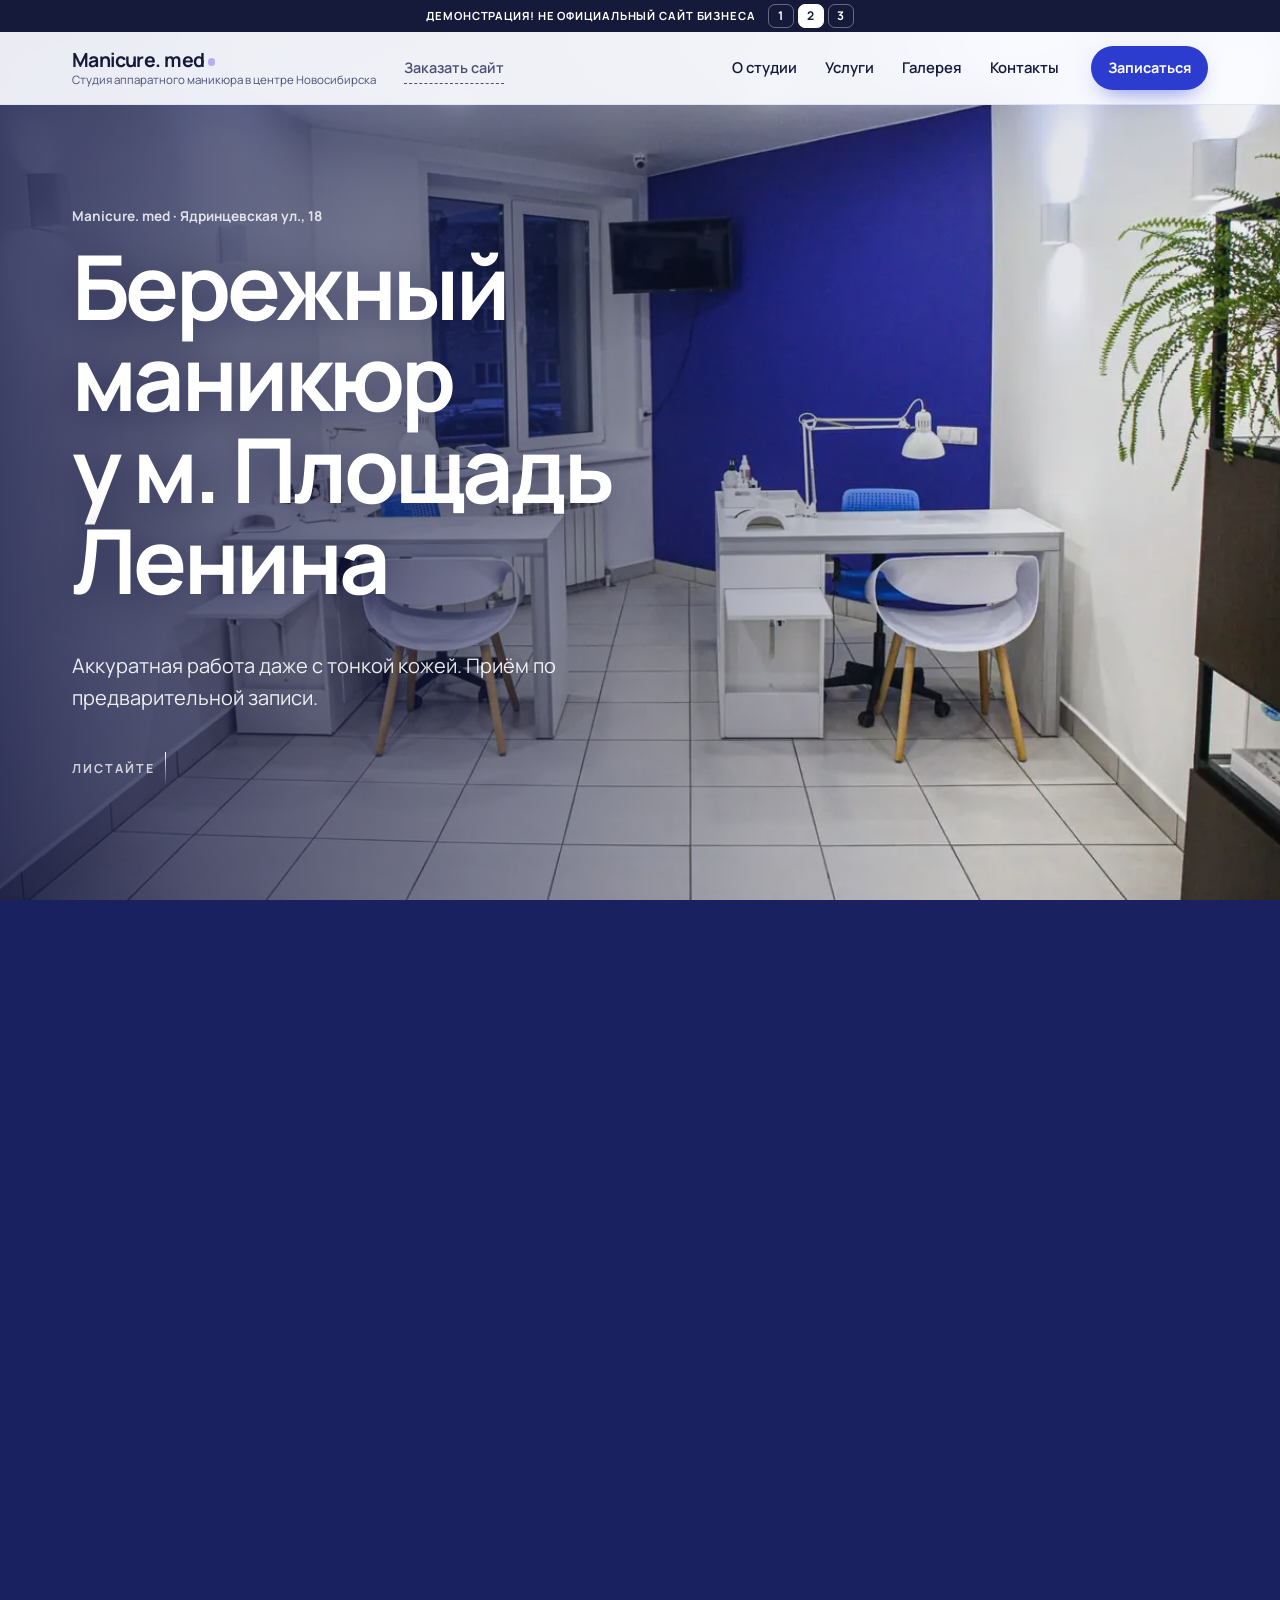
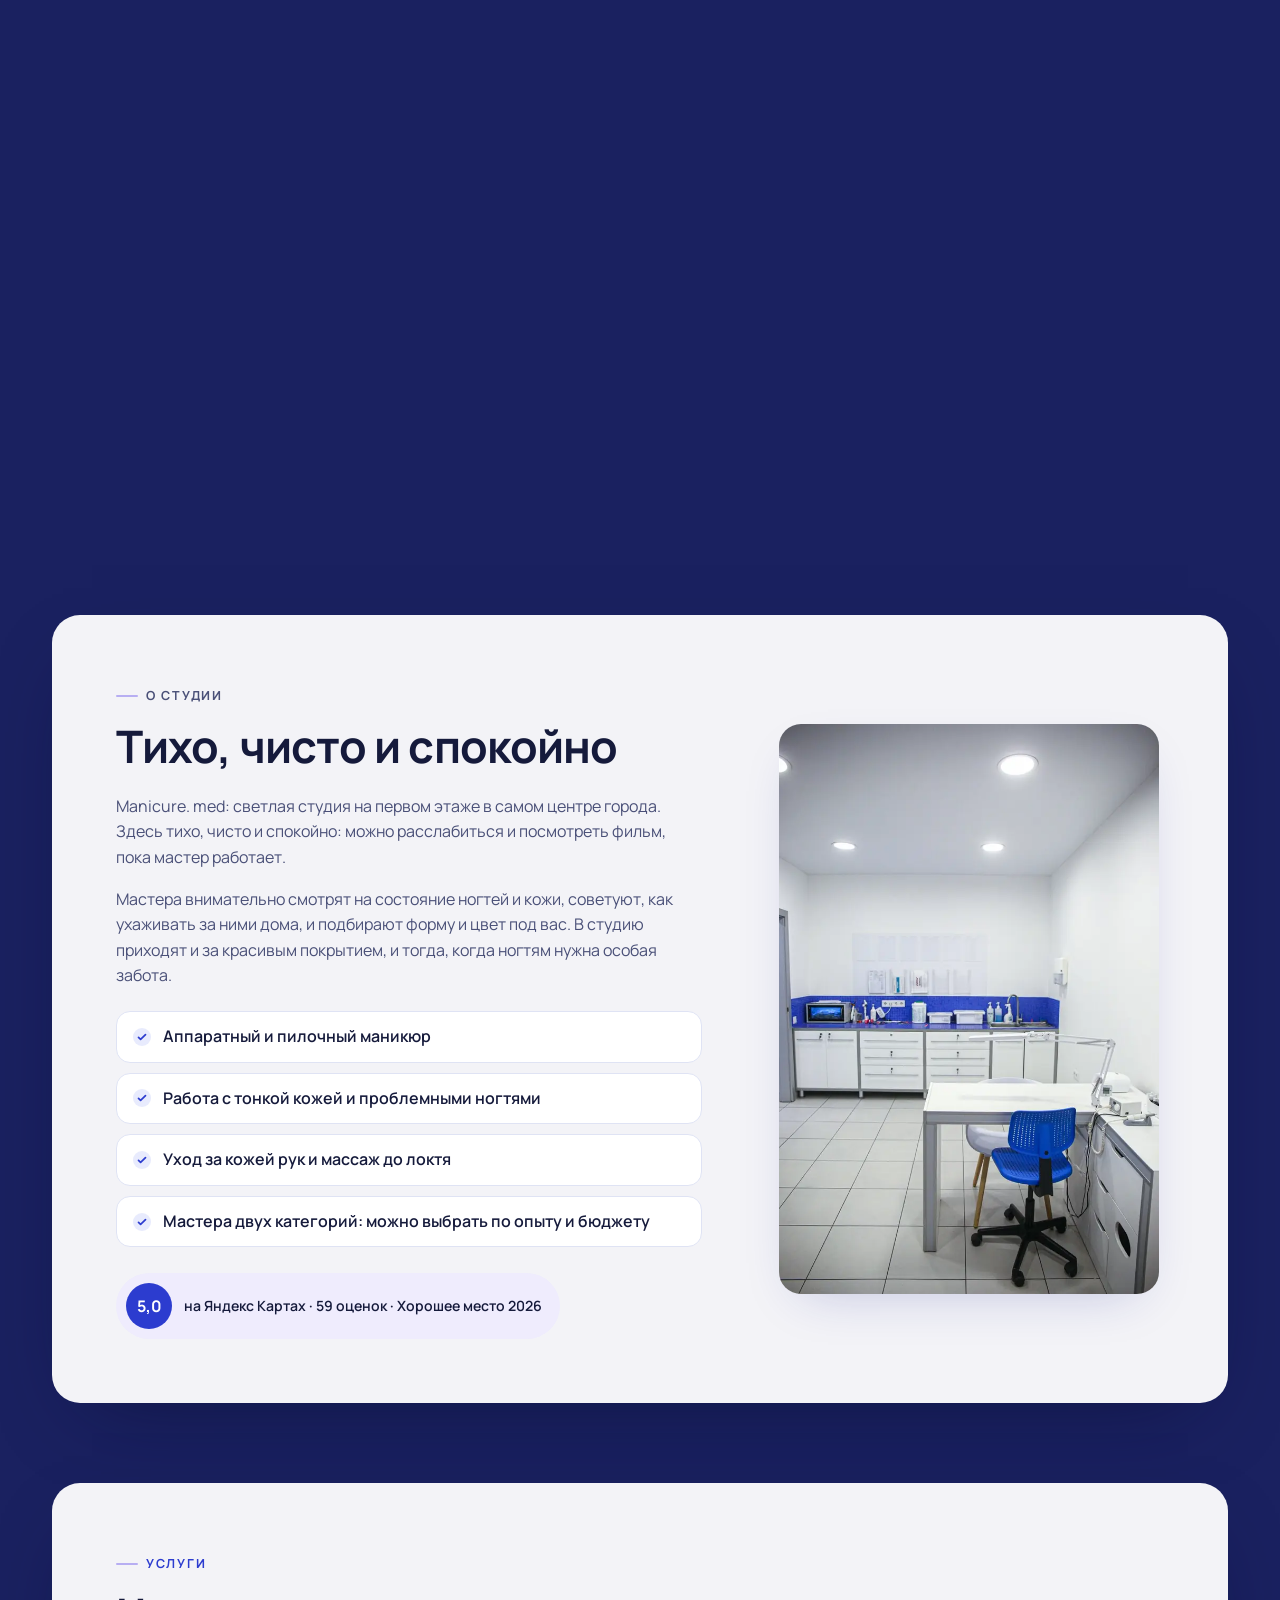
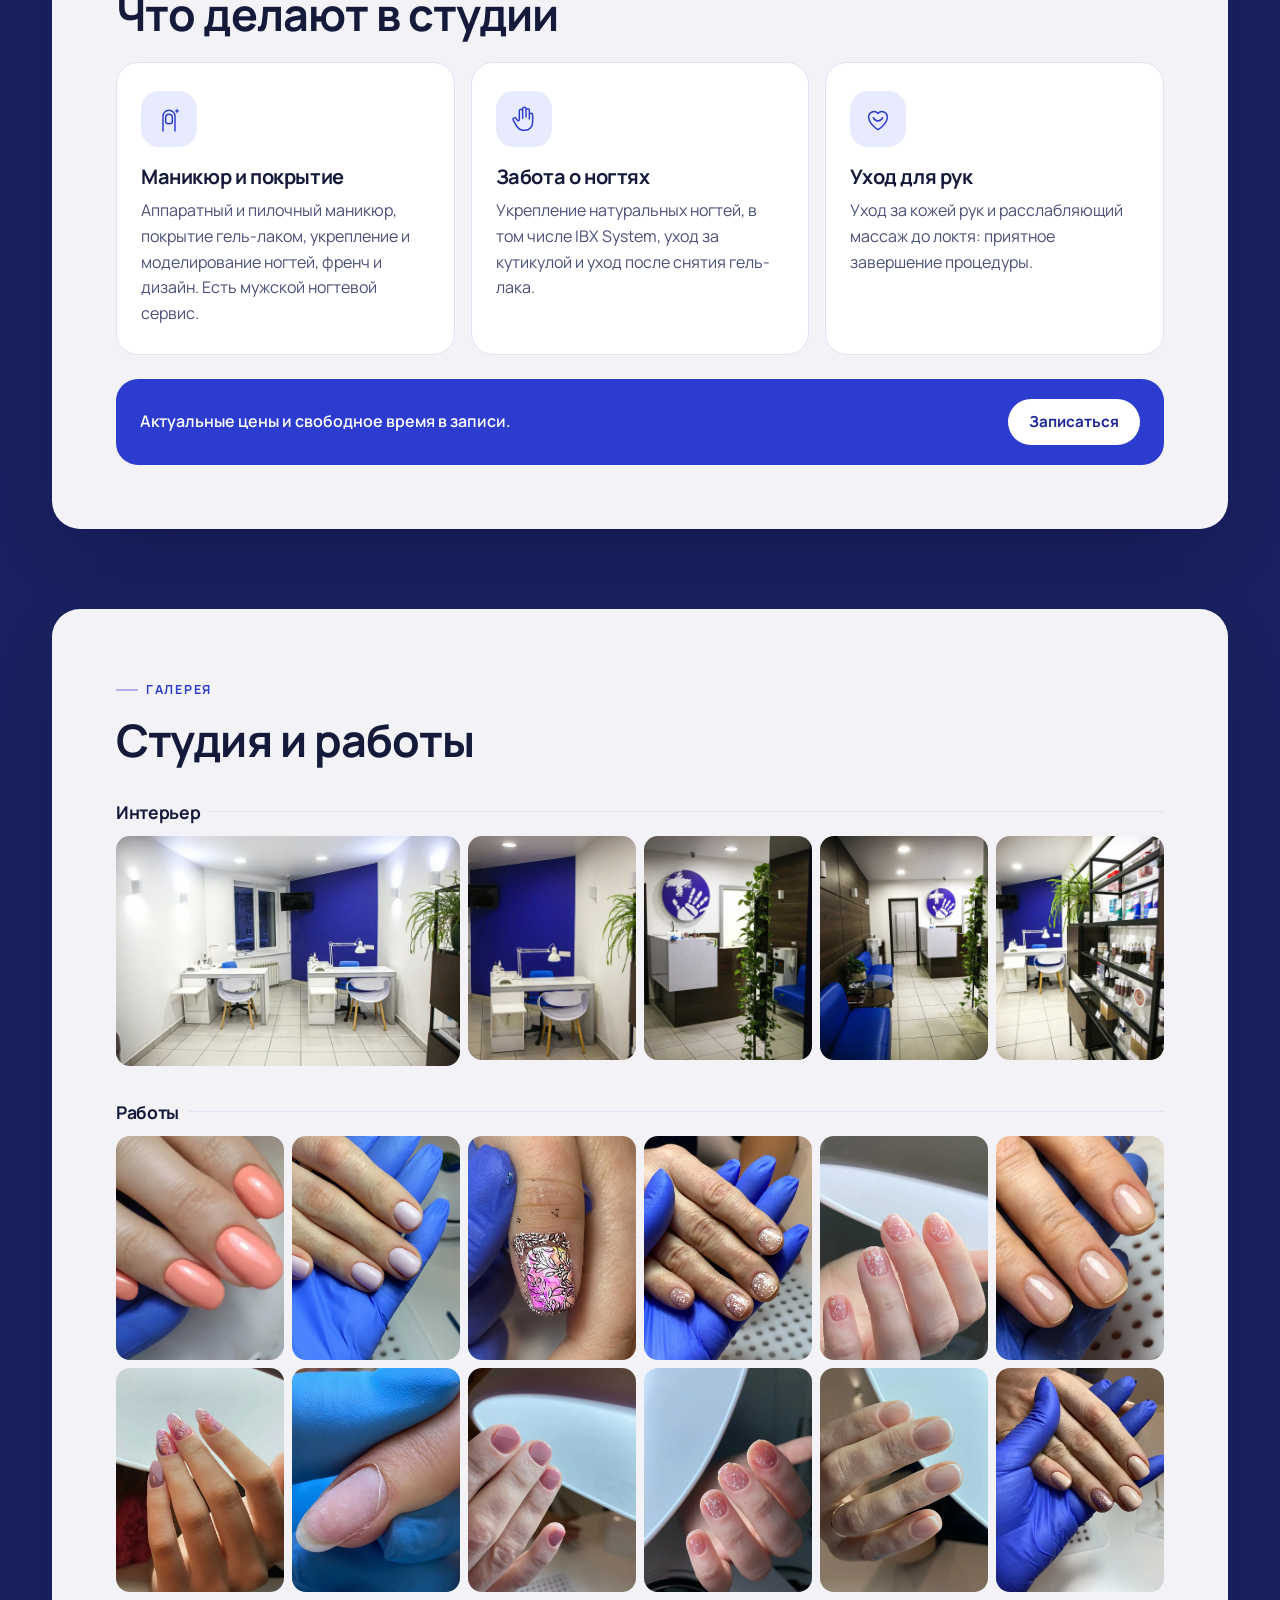
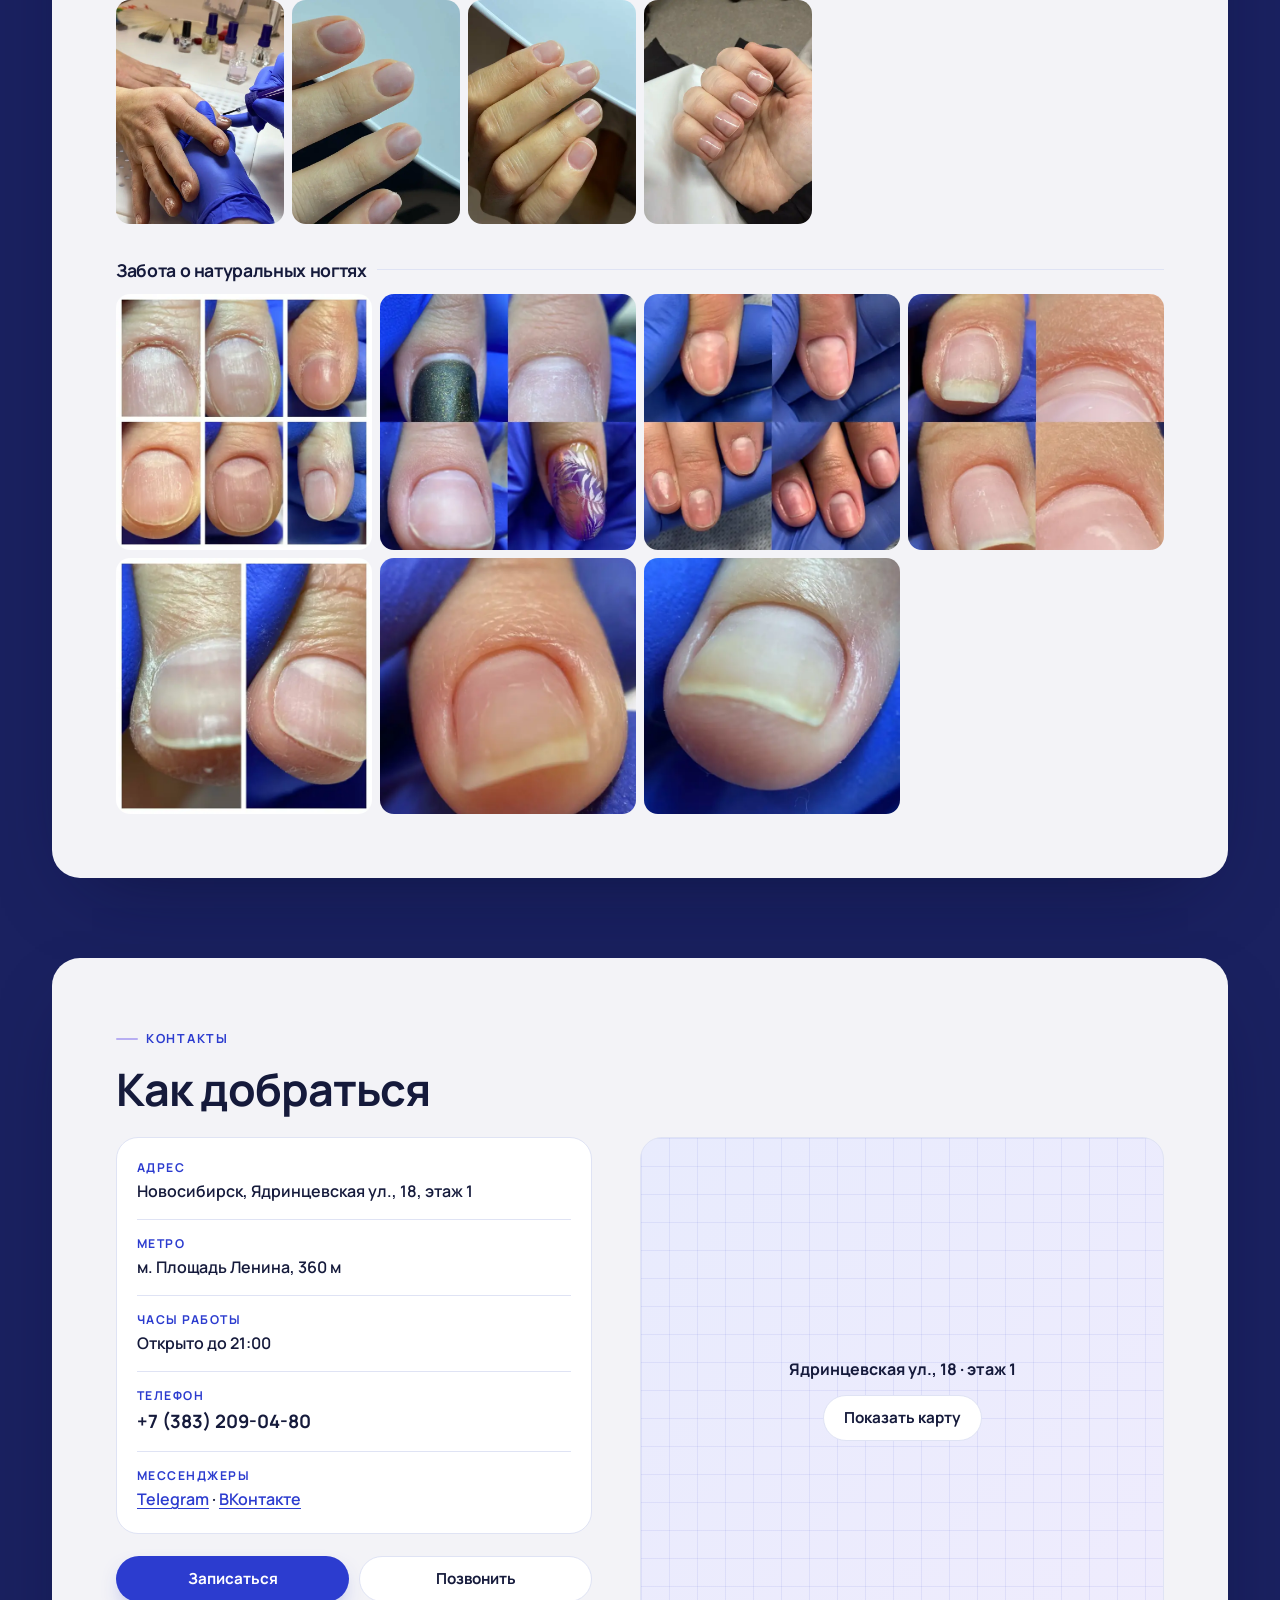
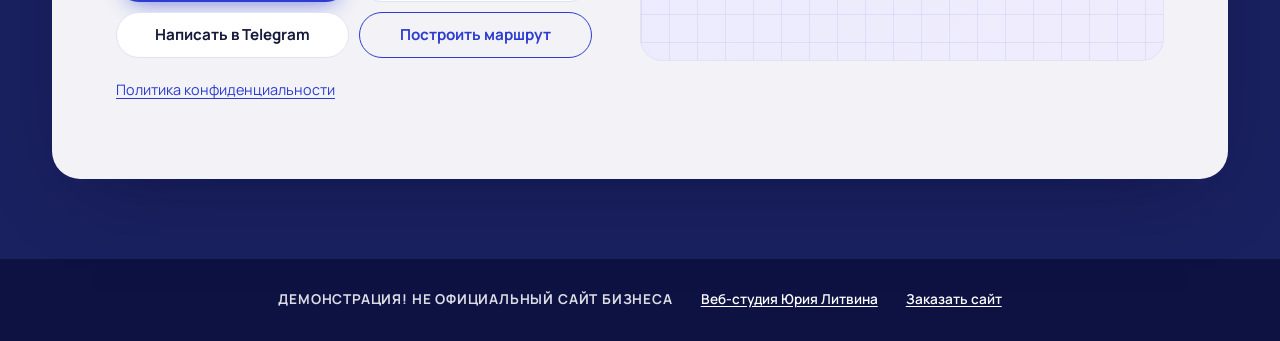
==== commit 904d52cd: "Demo site" ====
--- a/v2/index.html
+++ b/v2/index.html
@@ -86,7 +86,7 @@
         <aside class="melt-panel" aria-label="Запись">
           <img src="../images/work-33-600.webp" width="600" height="800" alt="Натуральный нюд на аккуратной форме ногтей" loading="lazy" decoding="async">
           <div class="melt-panel-text">
-            <p>В Manicure. med за красотой ногтей стоит внимание к их здоровью. Аккуратная работа даже с тонкой кожей, уход для рук и массаж в завершение.</p>
+            <p>В Manicure. med за красотой ногтей стоит внимание к их состоянию. Аккуратная работа даже с тонкой кожей, уход для рук и массаж в завершение.</p>
             <p class="melt-who">Мастера двух категорий: можно выбрать по опыту и бюджету.</p>
             <a class="btn btn-primary btn-block" href="https://yandex.ru/maps/org/manicure_med/36807749096/" target="_blank" rel="noopener">Записаться на маникюр</a>
             <div class="melt-sub">
@@ -140,7 +140,7 @@
         <li class="service-card reveal">
           <span class="service-icon"><svg viewBox="0 0 48 48" aria-hidden="true"><path d="M17 26V12a2.5 2.5 0 0 1 5 0v11m0-2V9a2.5 2.5 0 0 1 5 0v12m0-1V11a2.5 2.5 0 0 1 5 0v13m0-6a2.5 2.5 0 0 1 5 0v10c0 8-5 13-12 13h-2c-5 0-8-3-11-8l-4-7a2.5 2.5 0 0 1 4-3l3 4" fill="none" stroke="currentColor" stroke-width="2.2" stroke-linecap="round" stroke-linejoin="round"/></svg></span>
           <h3>Забота о ногтях</h3>
-          <p>Мастера работают с деформированными ногтями и устанавливают корректирующие системы. Для натуральных ногтей: укрепление и восстановление после гель-лака.</p>
+          <p>Укрепление натуральных ногтей, в том числе IBX System, уход за кутикулой и уход после снятия гель-лака.</p>
         </li>
         <li class="service-card reveal">
           <span class="service-icon"><svg viewBox="0 0 48 48" aria-hidden="true"><path d="M24 40s-14-8.5-14-19a8 8 0 0 1 14-5.3A8 8 0 0 1 38 21c0 10.5-14 19-14 19z" fill="none" stroke="currentColor" stroke-width="2.2" stroke-linejoin="round"/><path d="M17 22c1.5 3 4 5 7 5s5.5-2 7-5" fill="none" stroke="currentColor" stroke-width="2.2" stroke-linecap="round"/></svg></span>
@@ -191,10 +191,8 @@
           <li><img src="../images/work-36-600.webp" width="600" height="800" loading="lazy" decoding="async" alt="Шоколадное покрытие в процессе работы мастера"></li>
           <li><img src="../images/work-42-600.webp" width="600" height="800" loading="lazy" decoding="async" alt="Светло-розовое покрытие на мягком квадрате"></li>
           <li><img src="../images/work-48-600.webp" width="600" height="800" loading="lazy" decoding="async" alt="Розово-бежевый маникюр на светлом фоне"></li>
-          <li><img src="../images/work-26-600.webp" width="600" height="800" loading="lazy" decoding="async" alt="Френч на натуральных ногтях"></li>
-          <li><img src="../images/work-27-600.webp" width="600" height="800" loading="lazy" decoding="async" alt="Аккуратный маникюр в бежевом оттенке"></li>
-          <li><img src="../images/work-31-600.webp" width="600" height="800" loading="lazy" decoding="async" alt="Ухоженная ногтевая пластина после аппаратного маникюра"></li>
-        </ul>
+<li><img src="../images/work-27-600.webp" width="600" height="800" loading="lazy" decoding="async" alt="Аккуратный маникюр в бежевом оттенке"></li>
+</ul>
       </div>
 
       <div class="gallery-block reveal">
@@ -207,8 +205,7 @@
           <li><img src="../images/care-50-600.webp" width="600" height="600" loading="lazy" decoding="async" alt="Кутикула до и после аккуратной обработки"></li>
           <li><img src="../images/care-49-600.webp" width="600" height="800" loading="lazy" decoding="async" alt="Ровная натуральная ногтевая пластина после маникюра"></li>
           <li><img src="../images/care-53-600.webp" width="600" height="800" loading="lazy" decoding="async" alt="Натуральный ноготь крупным планом после ухода"></li>
-          <li><img src="../images/care-51-600.webp" width="600" height="450" loading="lazy" decoding="async" alt="Работа с ногтевой пластиной, которой нужна особая забота"></li>
-        </ul>
+</ul>
       </div>
     </div>
   </section>
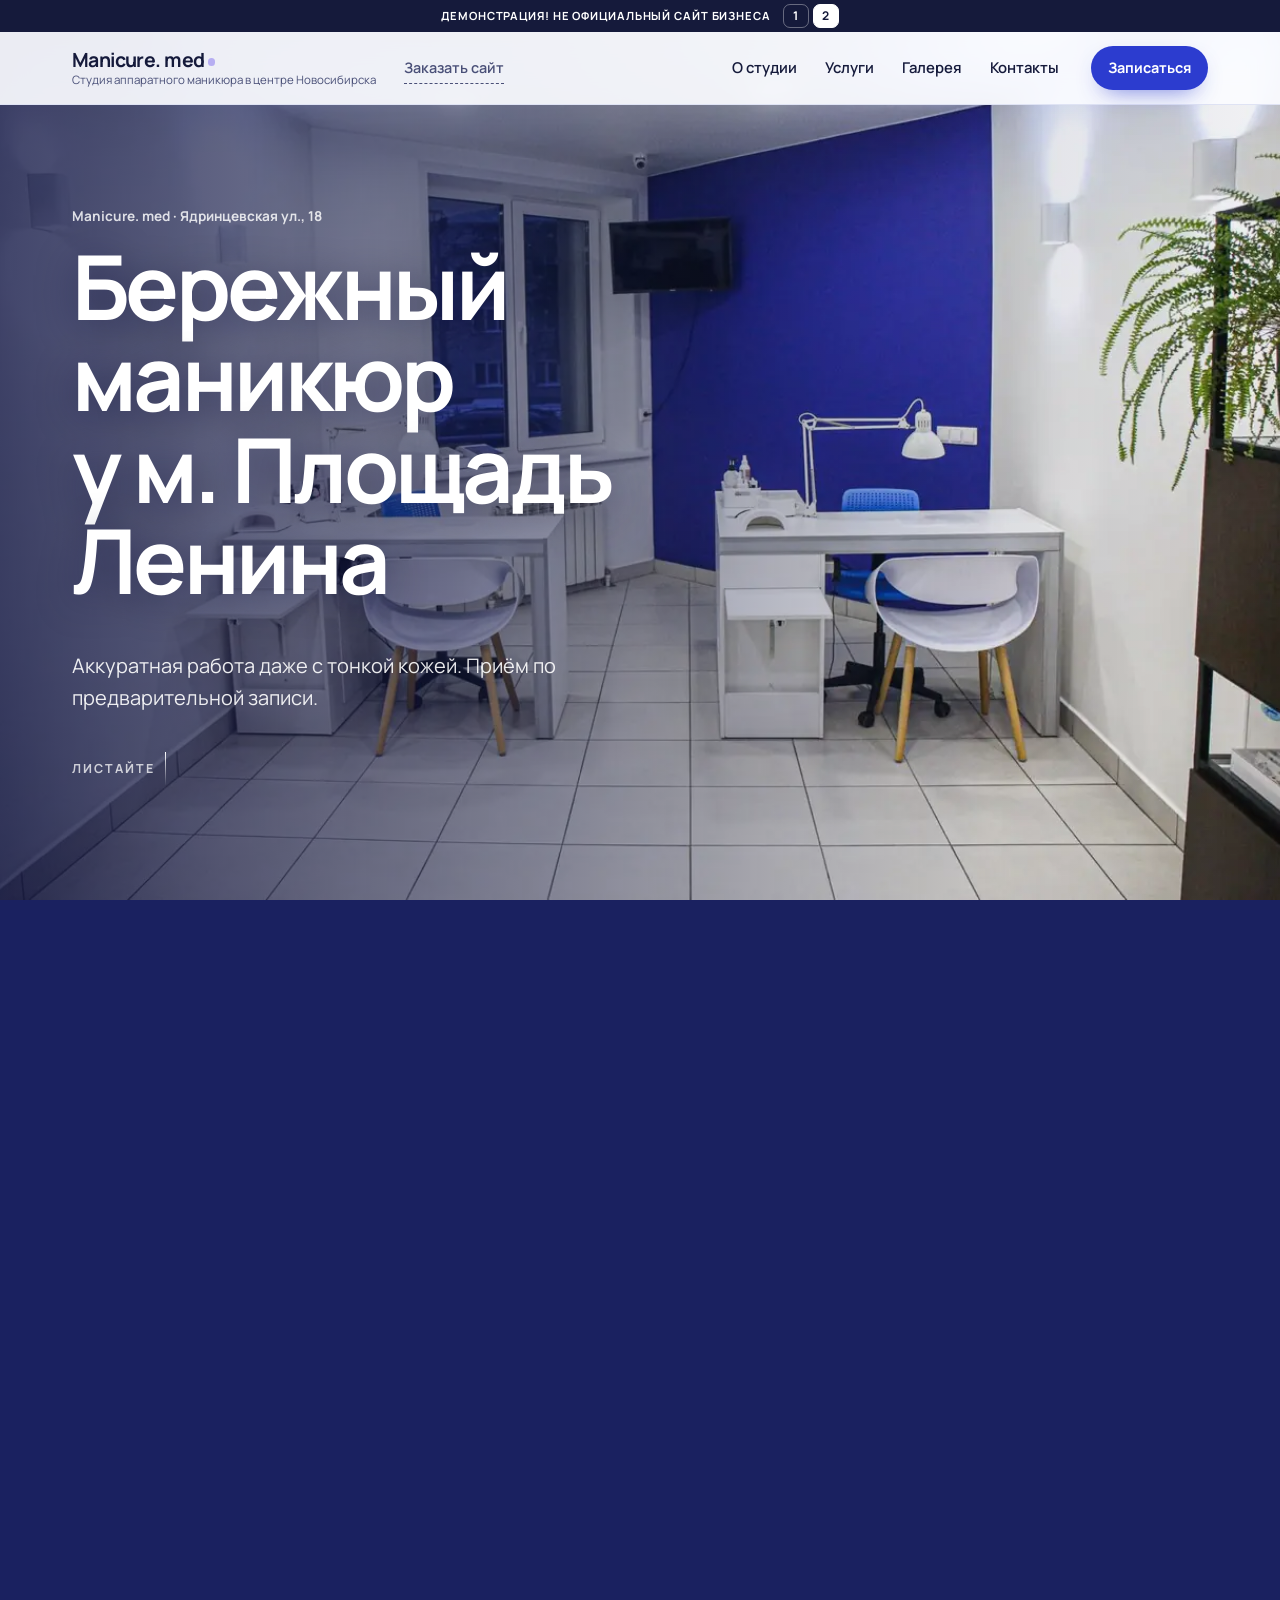
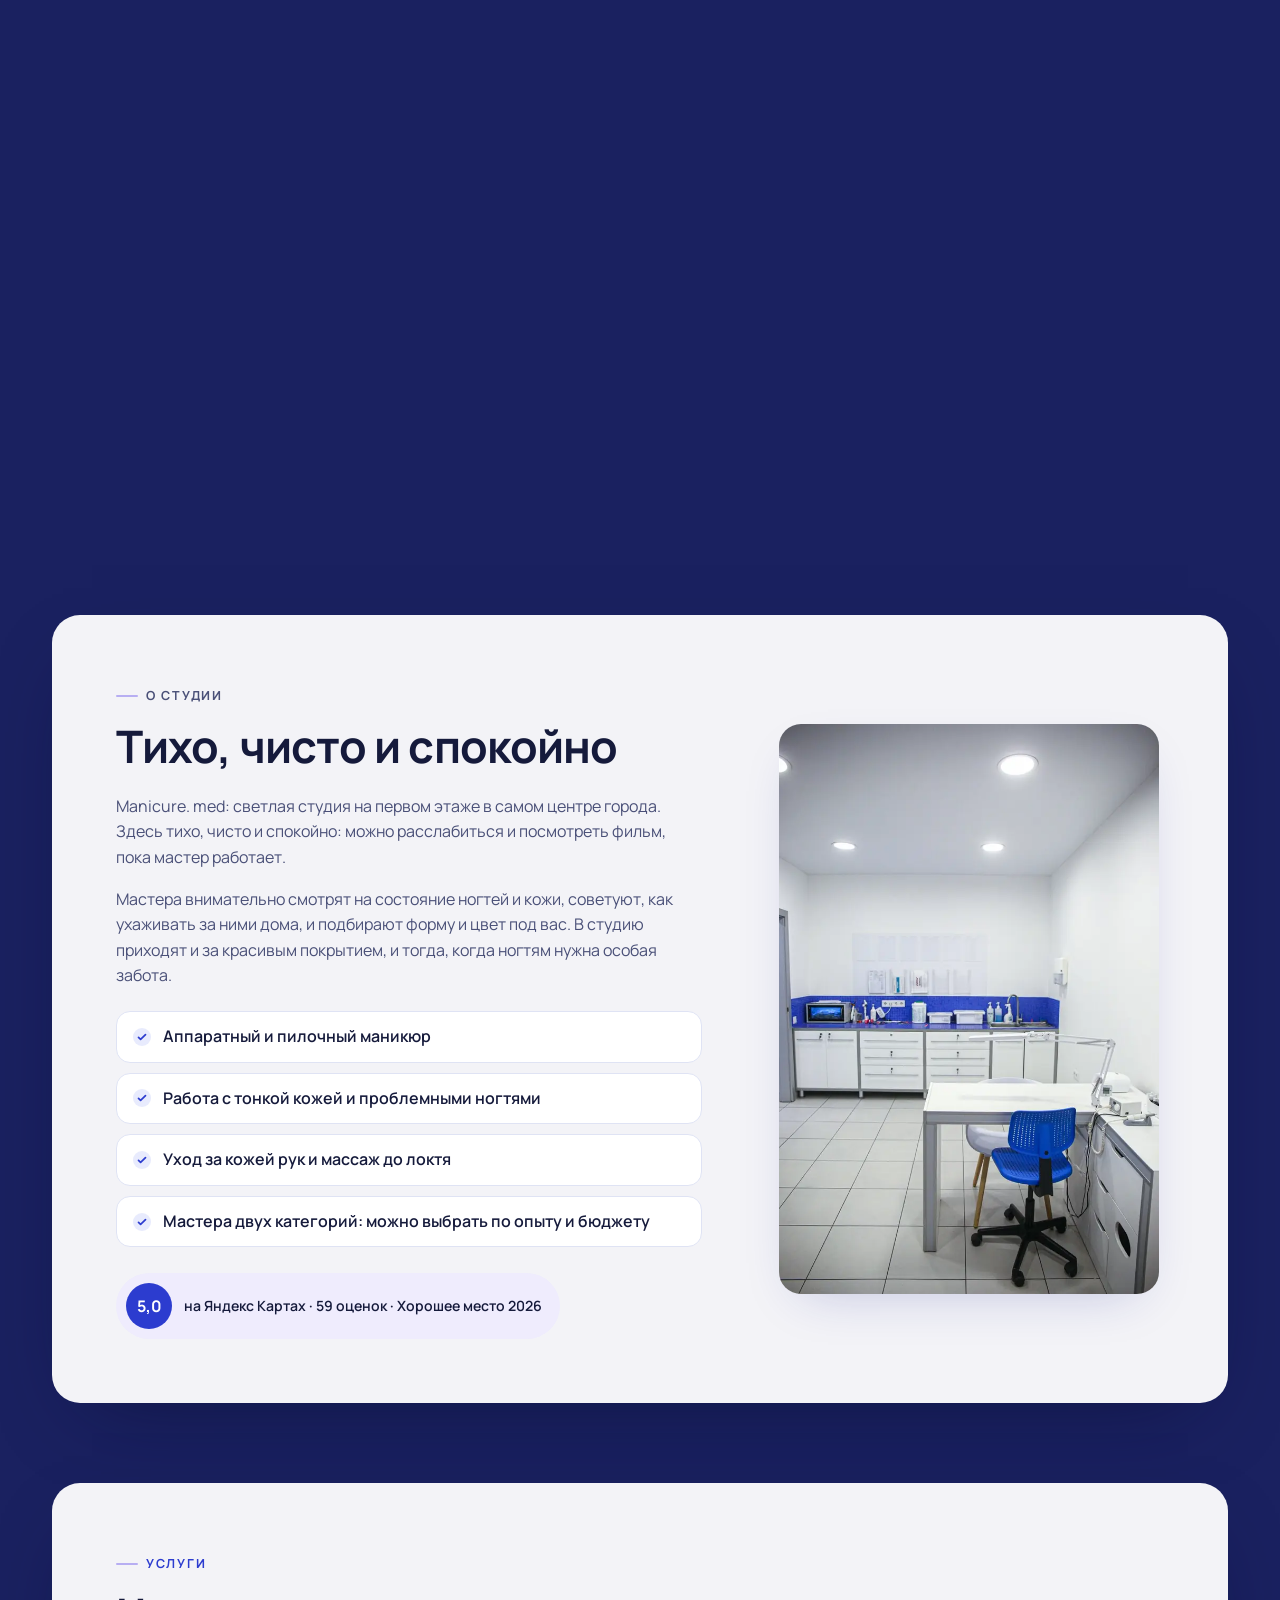
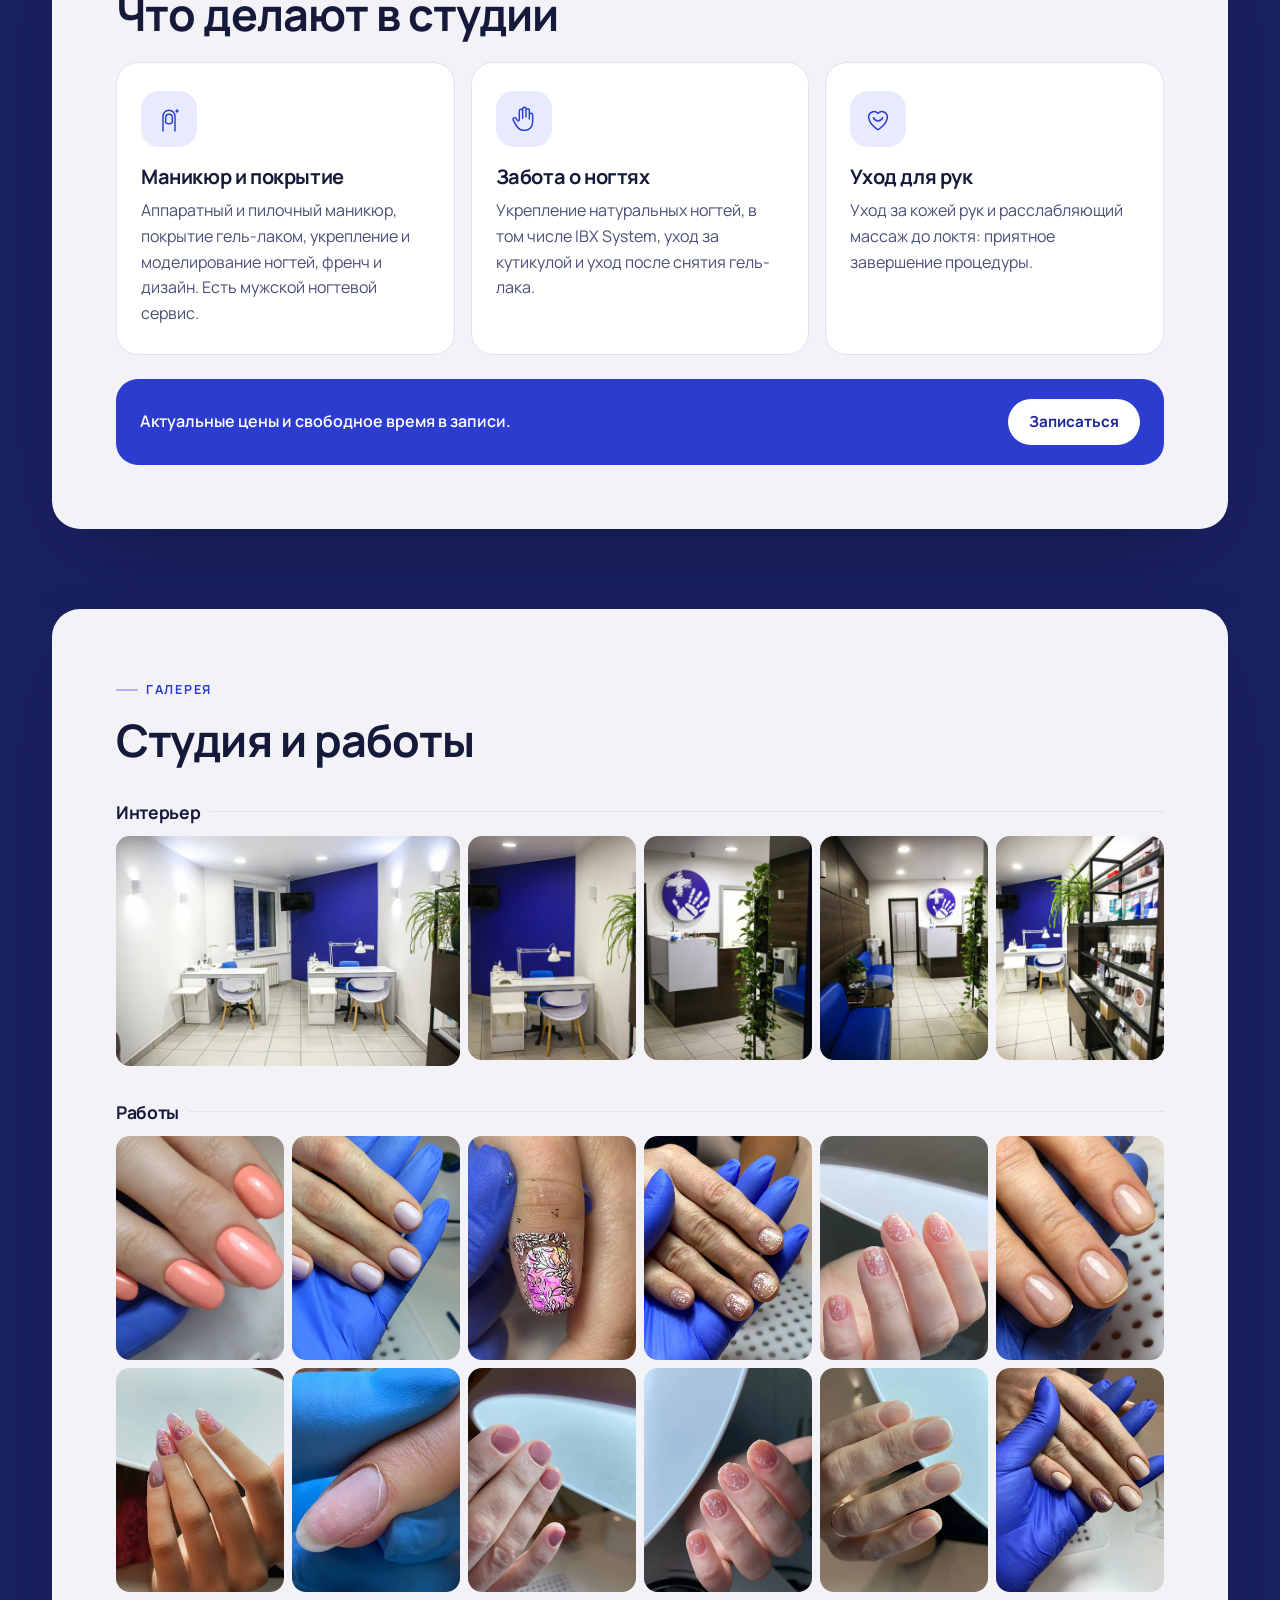
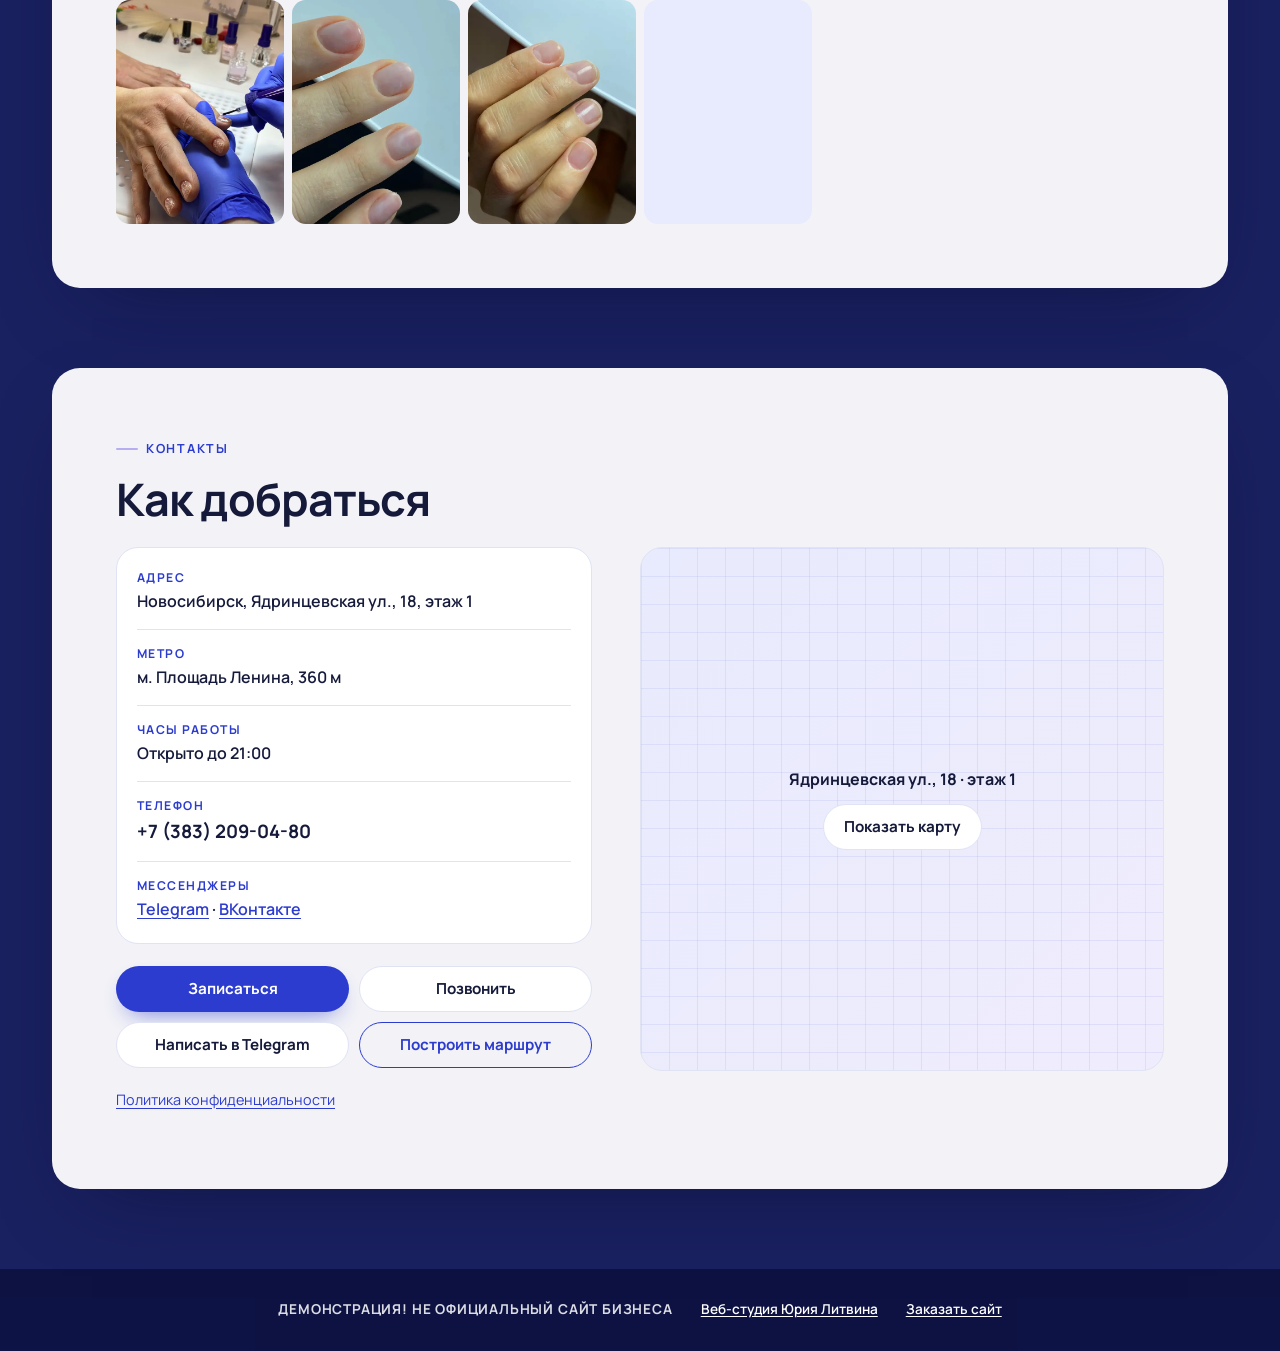
==== commit 3a0c2680: "Demo site" ====
--- a/v2/index.html
+++ b/v2/index.html
@@ -28,7 +28,6 @@
     <nav class="variant-switch" aria-label="Варианты дизайна">
       <a href="../index.html" aria-label="Вариант 1">1</a>
       <a href="../v2/index.html" aria-current="page" aria-label="Вариант 2">2</a>
-      <a href="../v3/index.html" aria-label="Вариант 3">3</a>
     </nav>
   </div>
   <header class="site-header">
@@ -194,19 +193,6 @@
 <li><img src="../images/work-27-600.webp" width="600" height="800" loading="lazy" decoding="async" alt="Аккуратный маникюр в бежевом оттенке"></li>
 </ul>
       </div>
-
-      <div class="gallery-block reveal">
-        <h3>Забота о натуральных ногтях</h3>
-        <ul class="gallery-grid gallery-care">
-          <li><img src="../images/care-15-600.webp" width="600" height="600" loading="lazy" decoding="async" alt="Натуральные ногти до и после ухода: шесть кадров"></li>
-          <li><img src="../images/care-22-600.webp" width="600" height="600" loading="lazy" decoding="async" alt="Ногти после снятия покрытия и после ухода"></li>
-          <li><img src="../images/care-35-600.webp" width="600" height="600" loading="lazy" decoding="async" alt="Натуральные ногти до и после аппаратного маникюра"></li>
-          <li><img src="../images/care-47-600.webp" width="600" height="600" loading="lazy" decoding="async" alt="Ногтевая пластина до и после ухода крупным планом"></li>
-          <li><img src="../images/care-50-600.webp" width="600" height="600" loading="lazy" decoding="async" alt="Кутикула до и после аккуратной обработки"></li>
-          <li><img src="../images/care-49-600.webp" width="600" height="800" loading="lazy" decoding="async" alt="Ровная натуральная ногтевая пластина после маникюра"></li>
-          <li><img src="../images/care-53-600.webp" width="600" height="800" loading="lazy" decoding="async" alt="Натуральный ноготь крупным планом после ухода"></li>
-</ul>
-      </div>
     </div>
   </section>
 
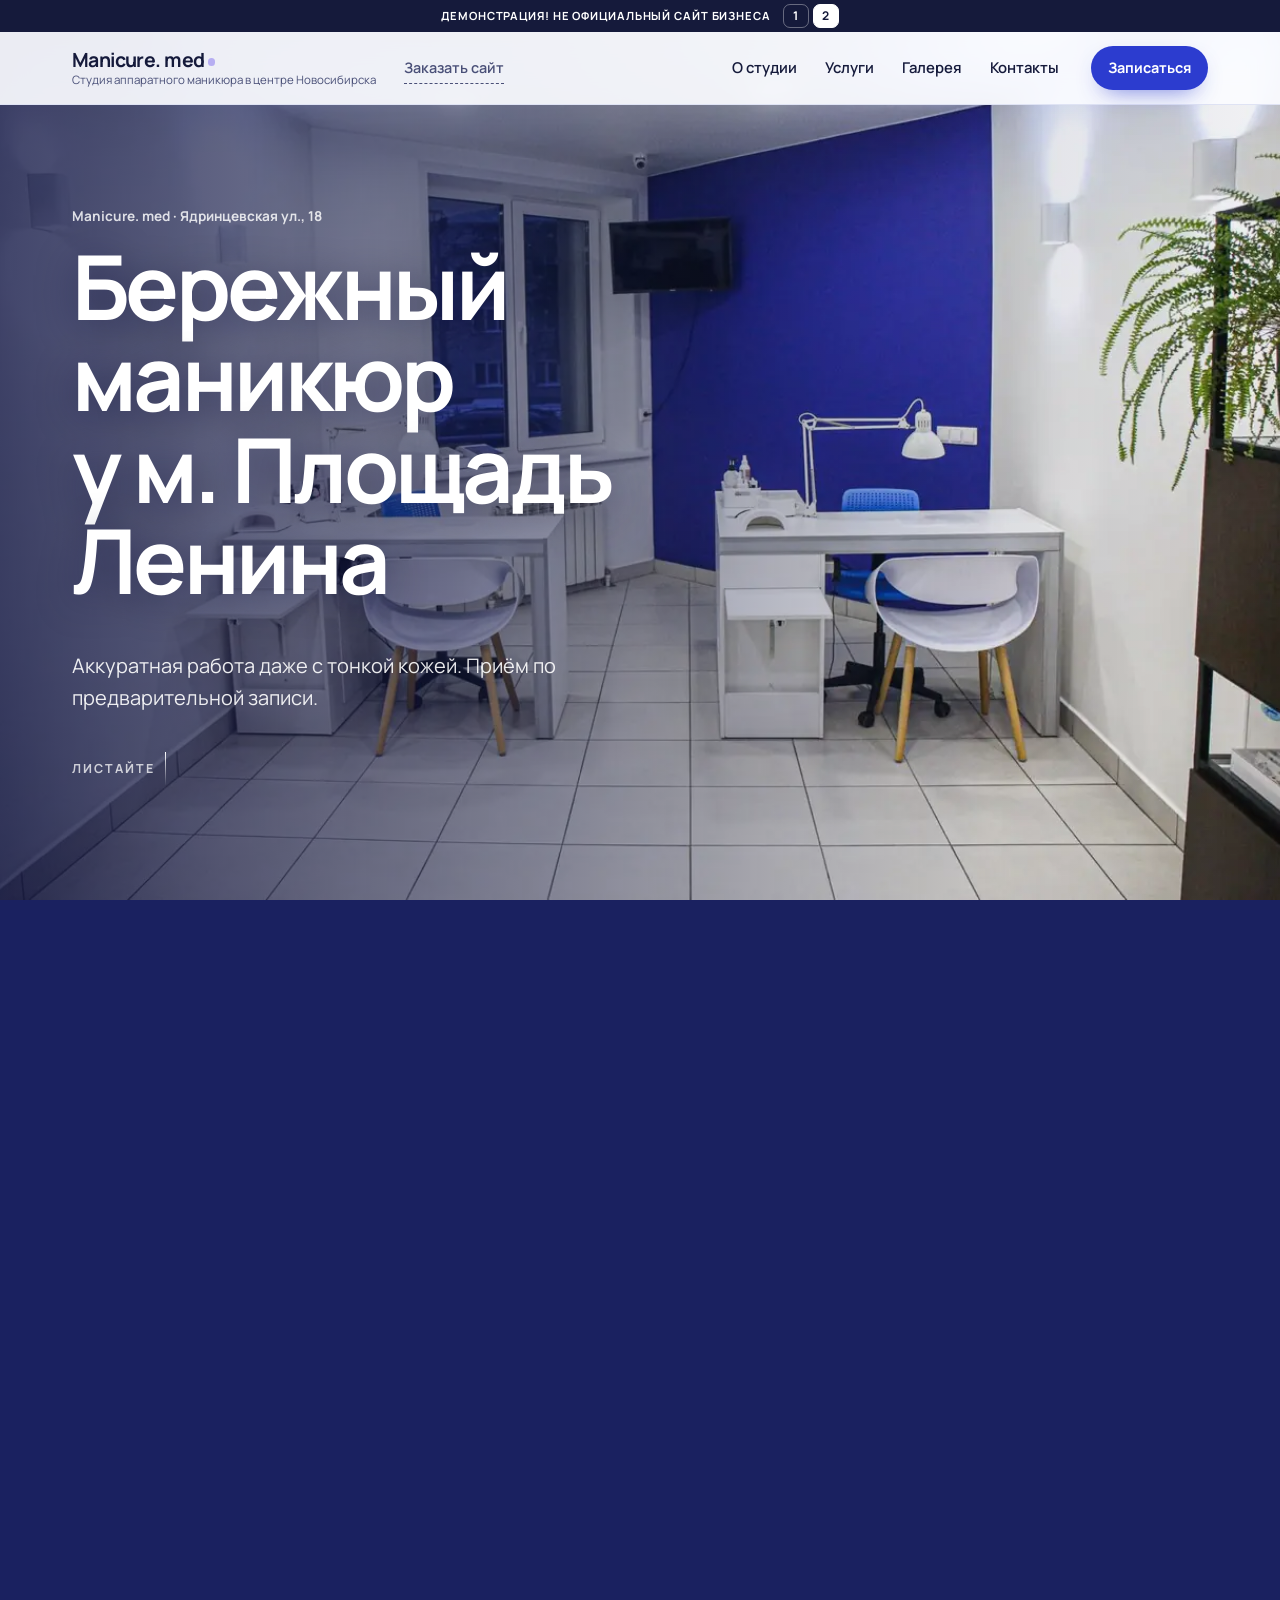
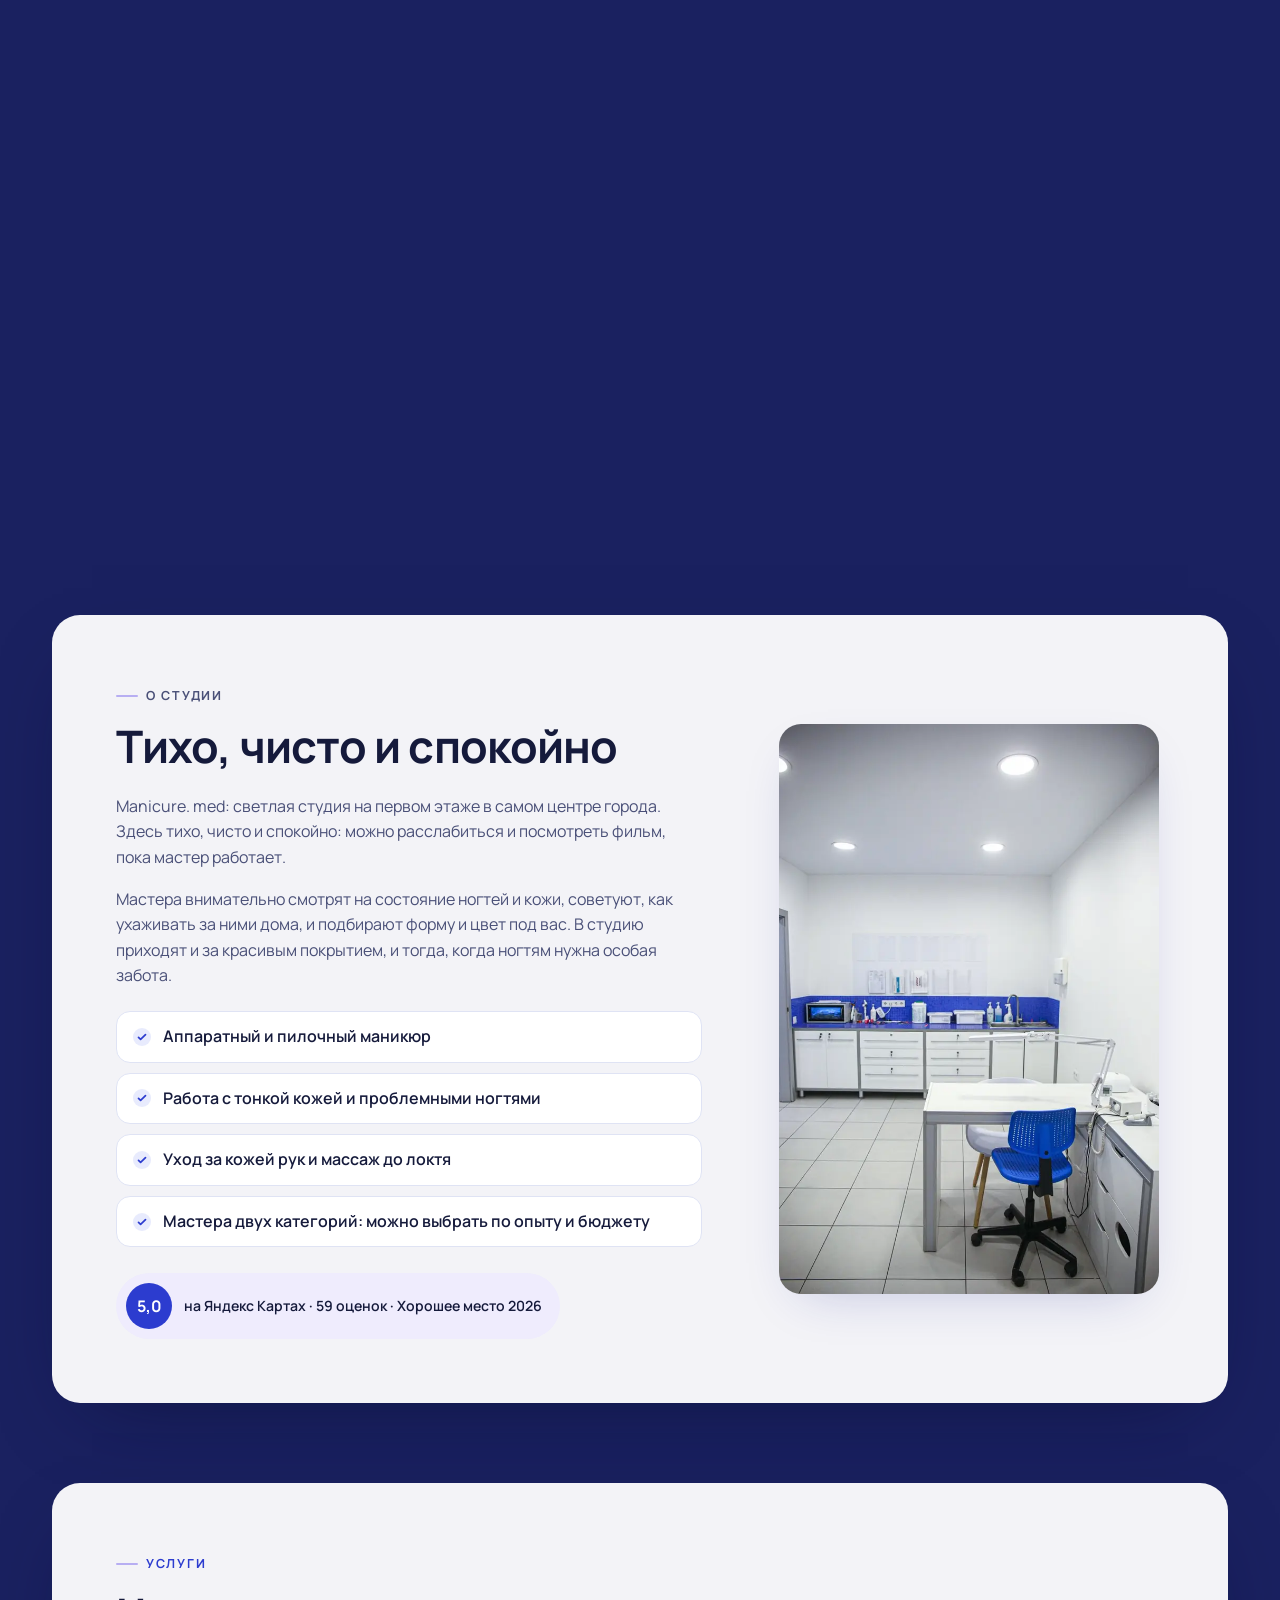
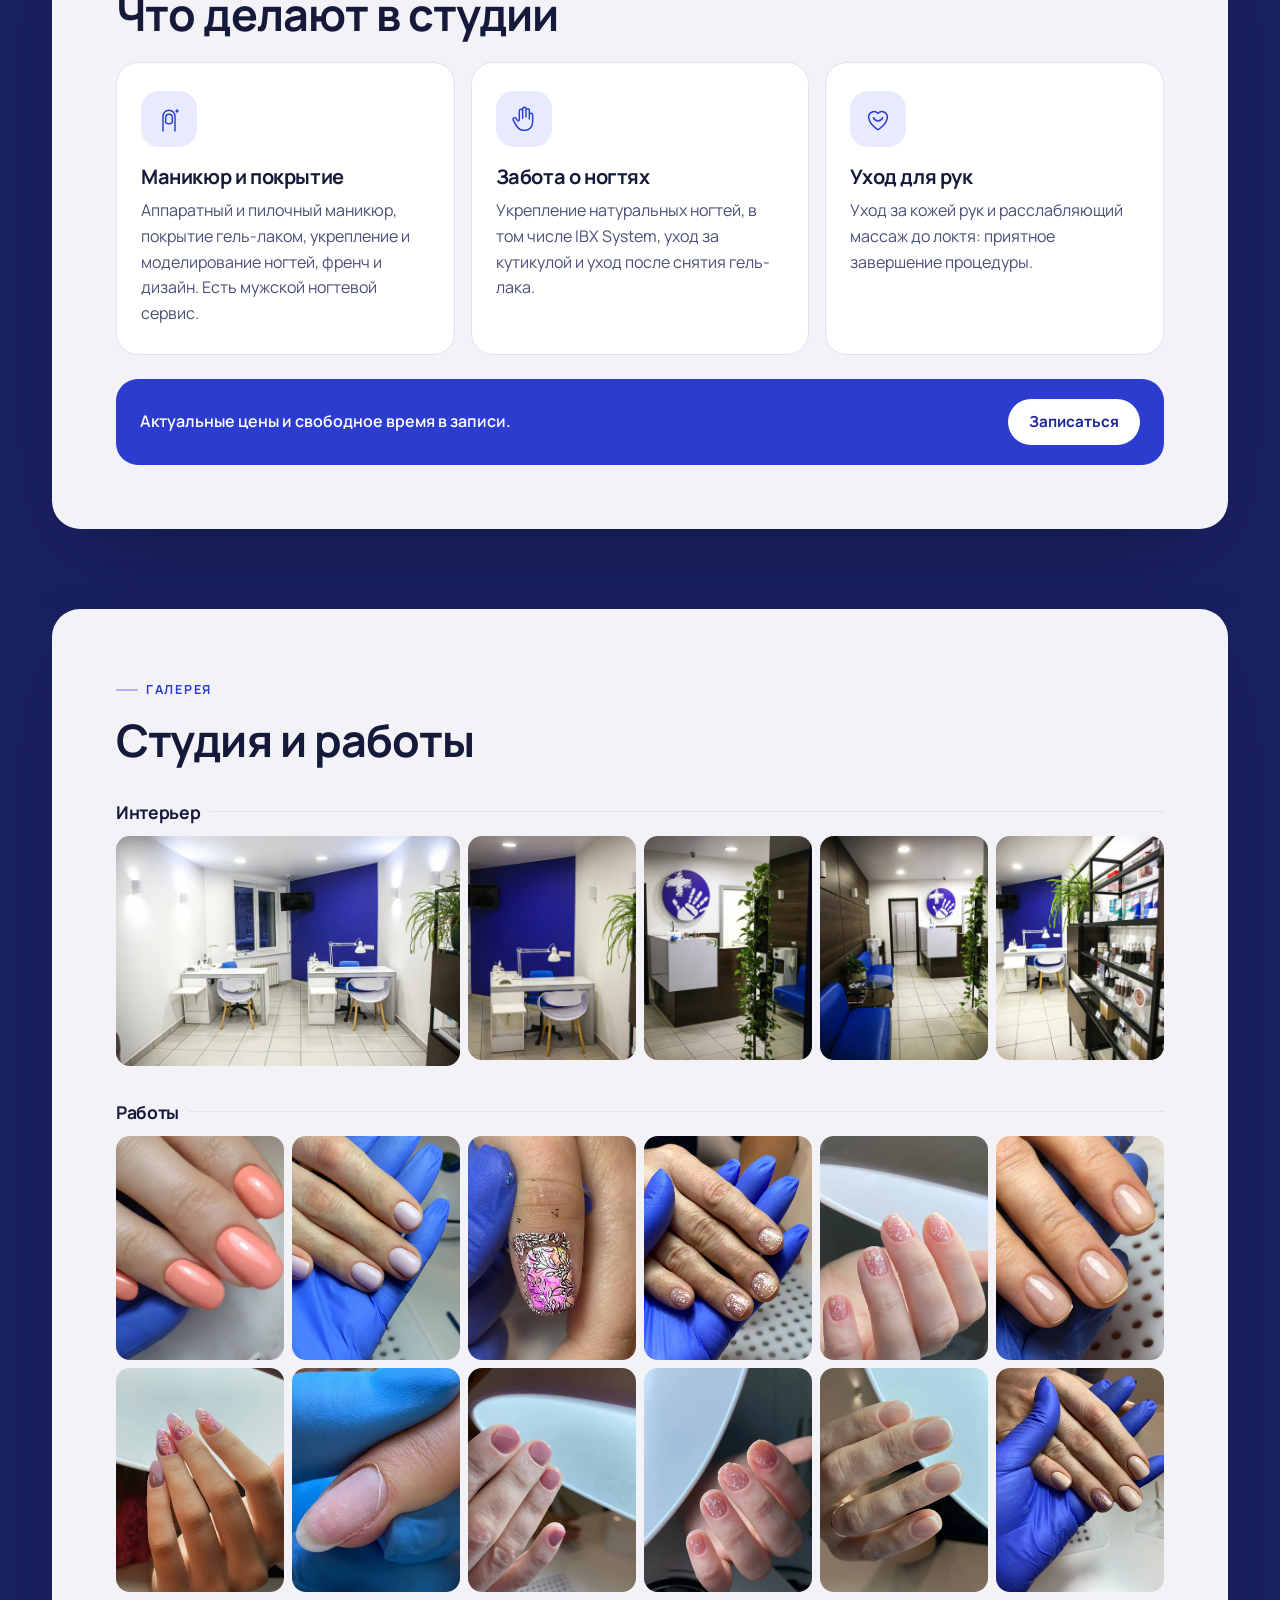
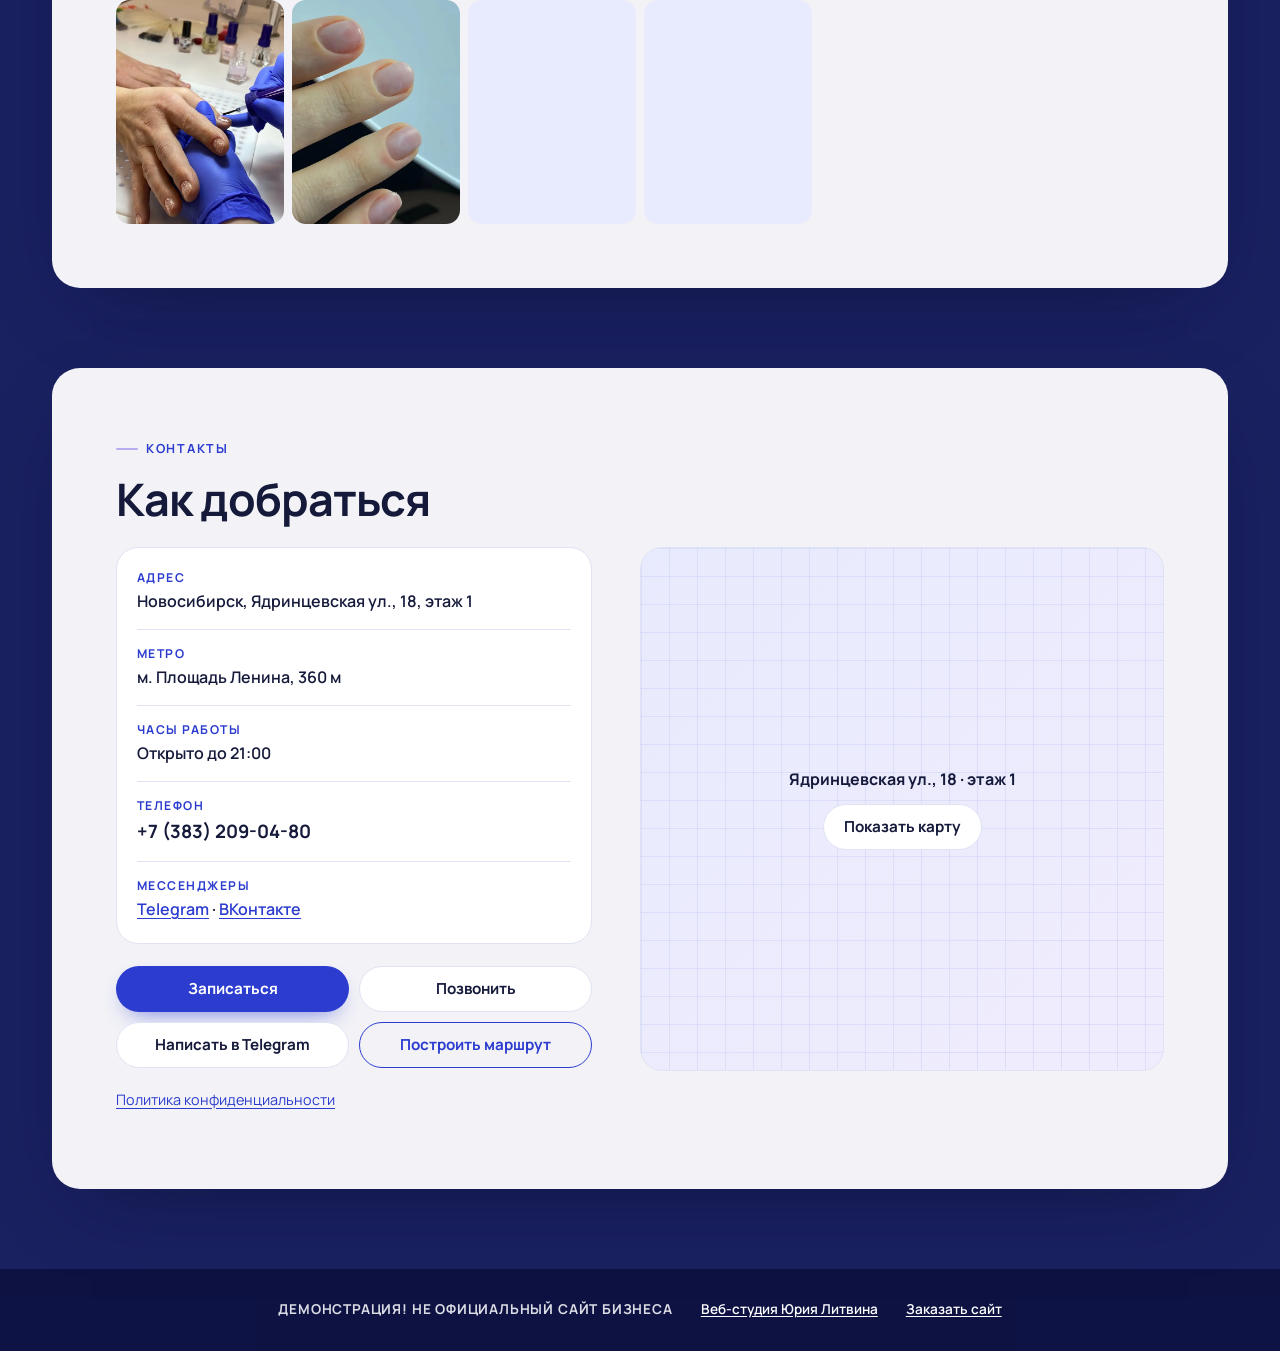
==== commit 194d6990: "Demo site" ====
--- a/v2/index.html
+++ b/v2/index.html
@@ -45,7 +45,7 @@
           <li><a href="#contacts">Контакты</a></li>
         </ul>
       </nav>
-      <a class="btn btn-primary btn-book" href="https://yandex.ru/maps/org/manicure_med/36807749096/" target="_blank" rel="noopener">Записаться</a>
+      <a class="btn btn-primary btn-book" href="https://n911965.yclients.com" target="_blank" rel="noopener">Записаться</a>
       <button class="menu-btn" type="button" aria-expanded="false" aria-controls="site-menu"><span class="menu-icon" aria-hidden="true"></span><span class="menu-label">Меню</span></button>
     </div>
   </header>
@@ -87,7 +87,7 @@
           <div class="melt-panel-text">
             <p>В Manicure. med за красотой ногтей стоит внимание к их состоянию. Аккуратная работа даже с тонкой кожей, уход для рук и массаж в завершение.</p>
             <p class="melt-who">Мастера двух категорий: можно выбрать по опыту и бюджету.</p>
-            <a class="btn btn-primary btn-block" href="https://yandex.ru/maps/org/manicure_med/36807749096/" target="_blank" rel="noopener">Записаться на маникюр</a>
+            <a class="btn btn-primary btn-block" href="https://n911965.yclients.com" target="_blank" rel="noopener">Записаться на маникюр</a>
             <div class="melt-sub">
               <a class="btn btn-ghost" href="tel:+73832090480">Позвонить</a>
               <a class="btn btn-ghost" href="https://t.me/+79133880413" target="_blank" rel="noopener">Написать в Telegram</a>
@@ -149,7 +149,7 @@
       </ul>
       <div class="services-foot reveal">
         <p>Актуальные цены и свободное время в записи.</p>
-        <a class="btn btn-primary" href="https://yandex.ru/maps/org/manicure_med/36807749096/" target="_blank" rel="noopener">Записаться</a>
+        <a class="btn btn-primary" href="https://n911965.yclients.com" target="_blank" rel="noopener">Записаться</a>
       </div>
     </div>
   </section>
@@ -212,7 +212,7 @@
             <div><dt>Мессенджеры</dt><dd><a href="https://t.me/+79133880413" target="_blank" rel="noopener">Telegram</a> · <a href="https://vk.ru/manicure.med154" target="_blank" rel="noopener">ВКонтакте</a></dd></div>
           </dl>
           <div class="contacts-cta">
-            <a class="btn btn-primary" href="https://yandex.ru/maps/org/manicure_med/36807749096/" target="_blank" rel="noopener">Записаться</a>
+            <a class="btn btn-primary" href="https://n911965.yclients.com" target="_blank" rel="noopener">Записаться</a>
             <a class="btn btn-ghost" href="tel:+73832090480">Позвонить</a>
             <a class="btn btn-ghost" href="https://t.me/+79133880413" target="_blank" rel="noopener">Написать в Telegram</a>
             <a class="btn btn-outline" href="https://yandex.ru/maps/org/manicure_med/36807749096/" target="_blank" rel="noopener">Построить маршрут</a>
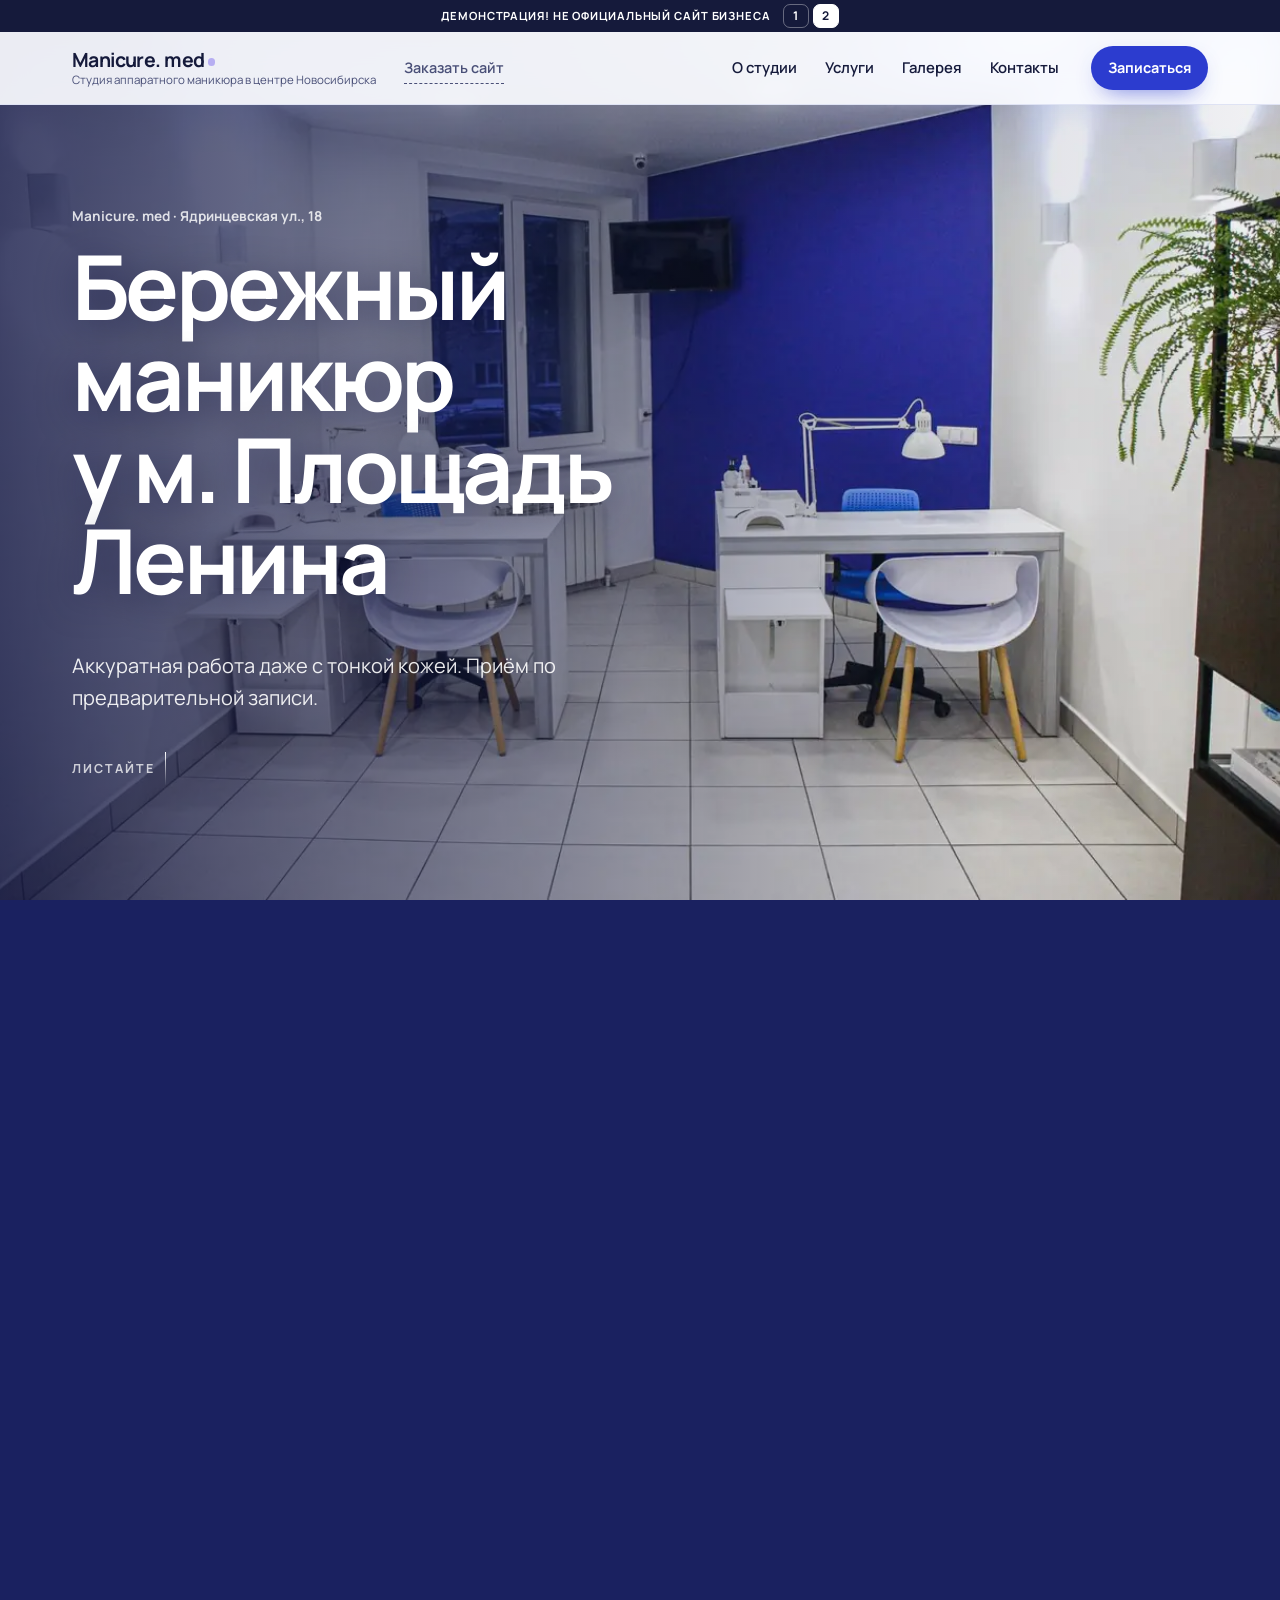
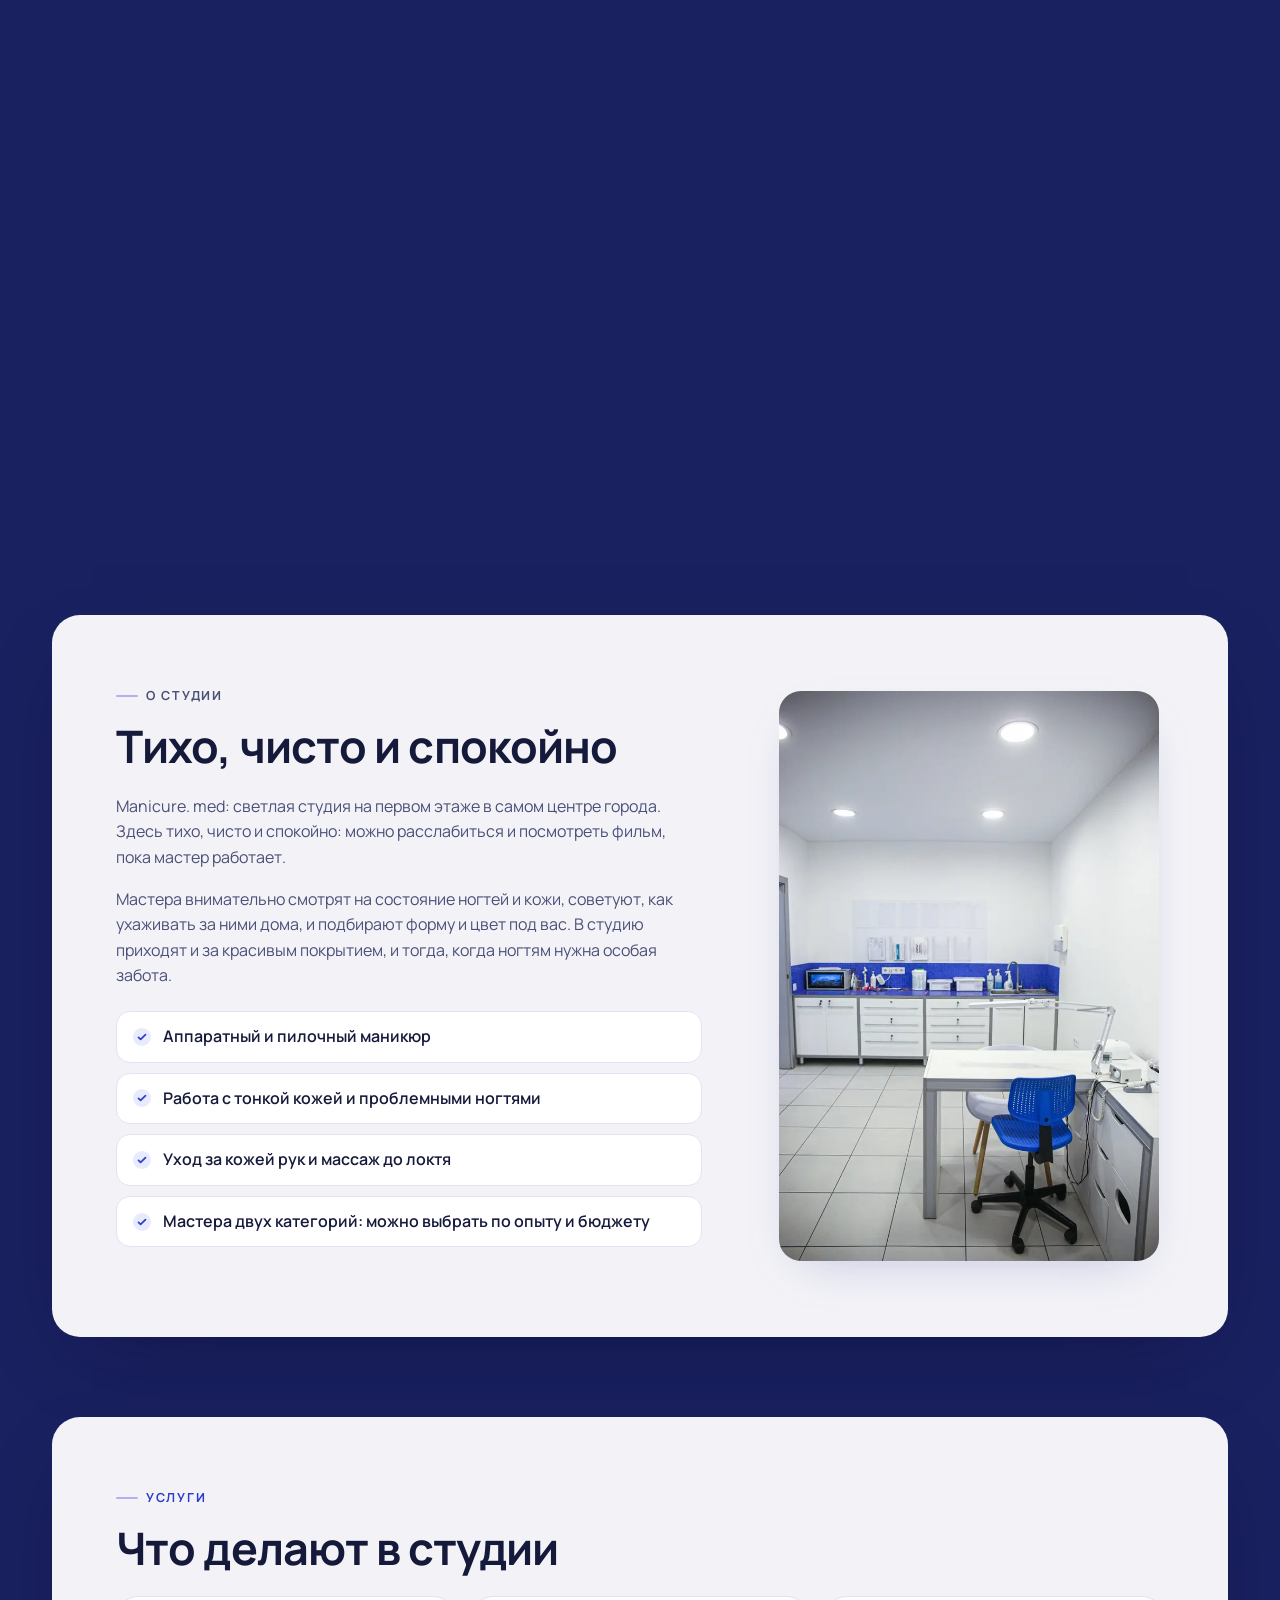
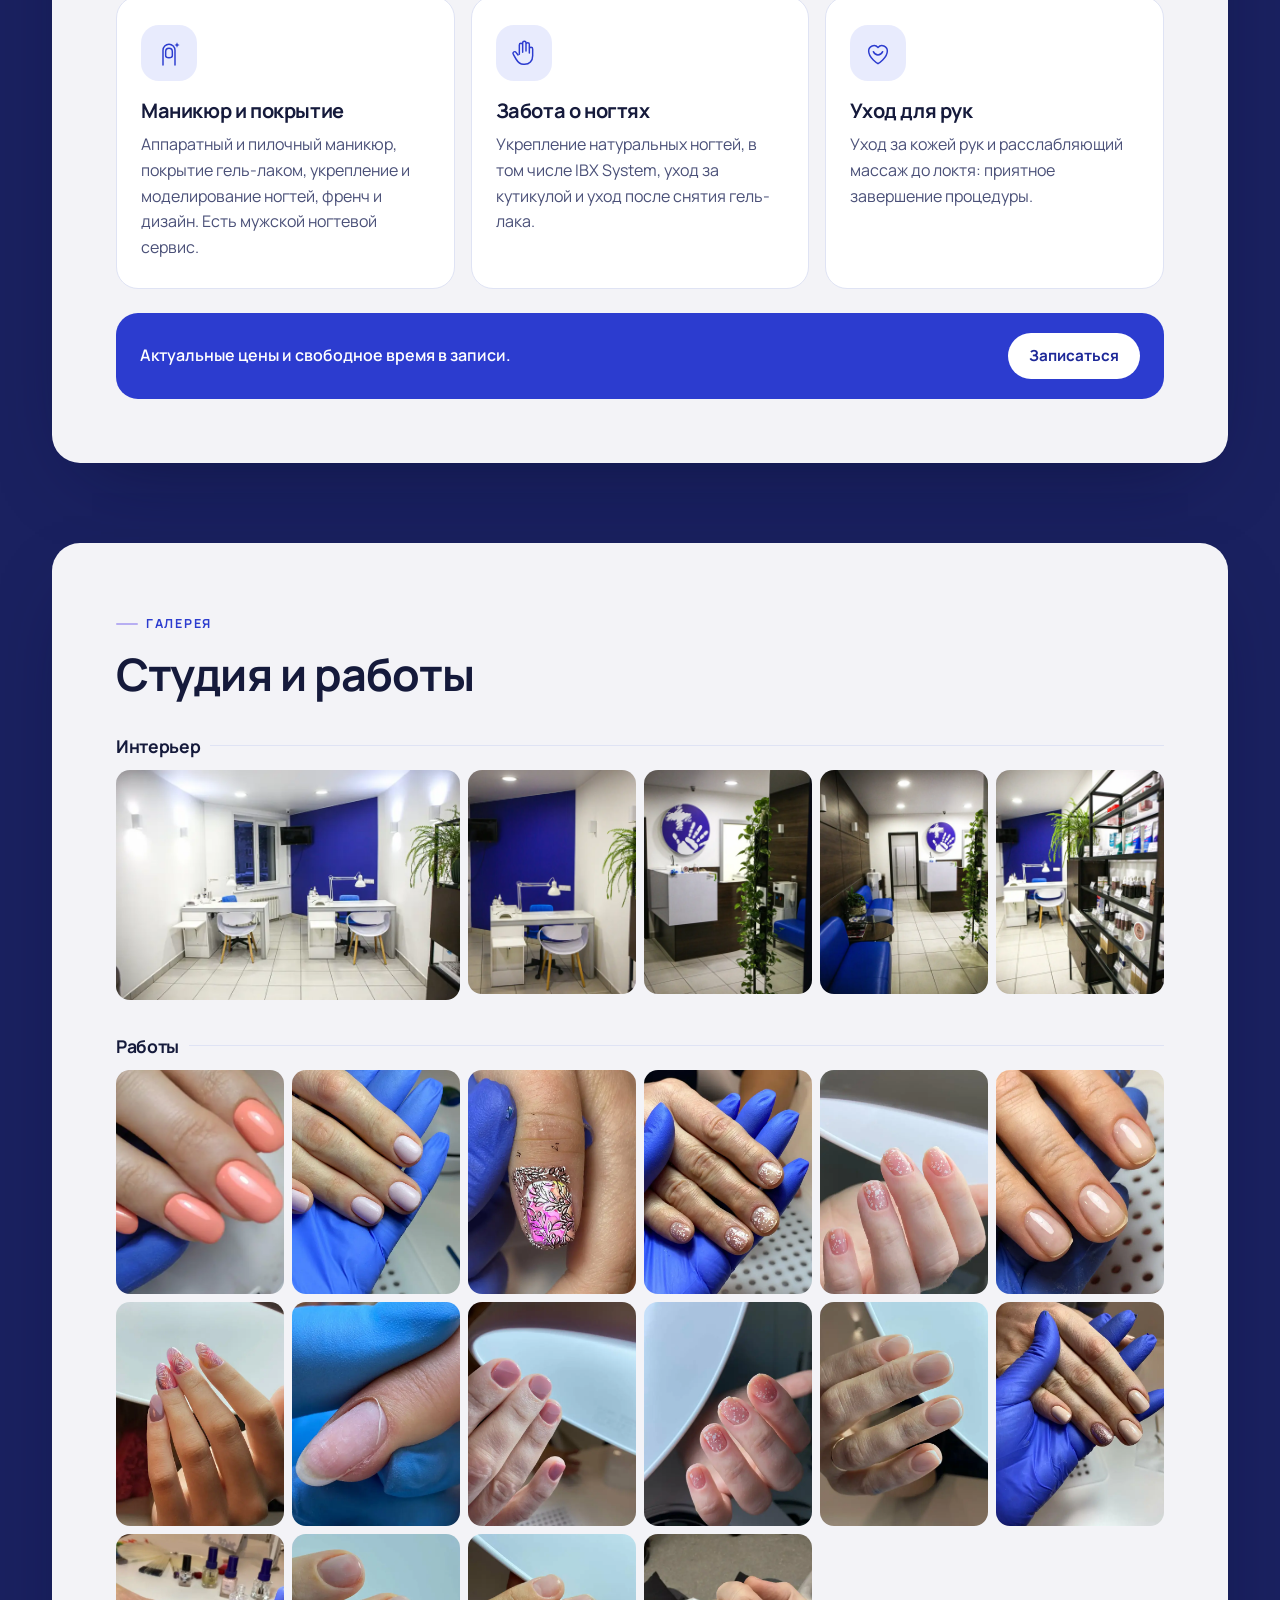
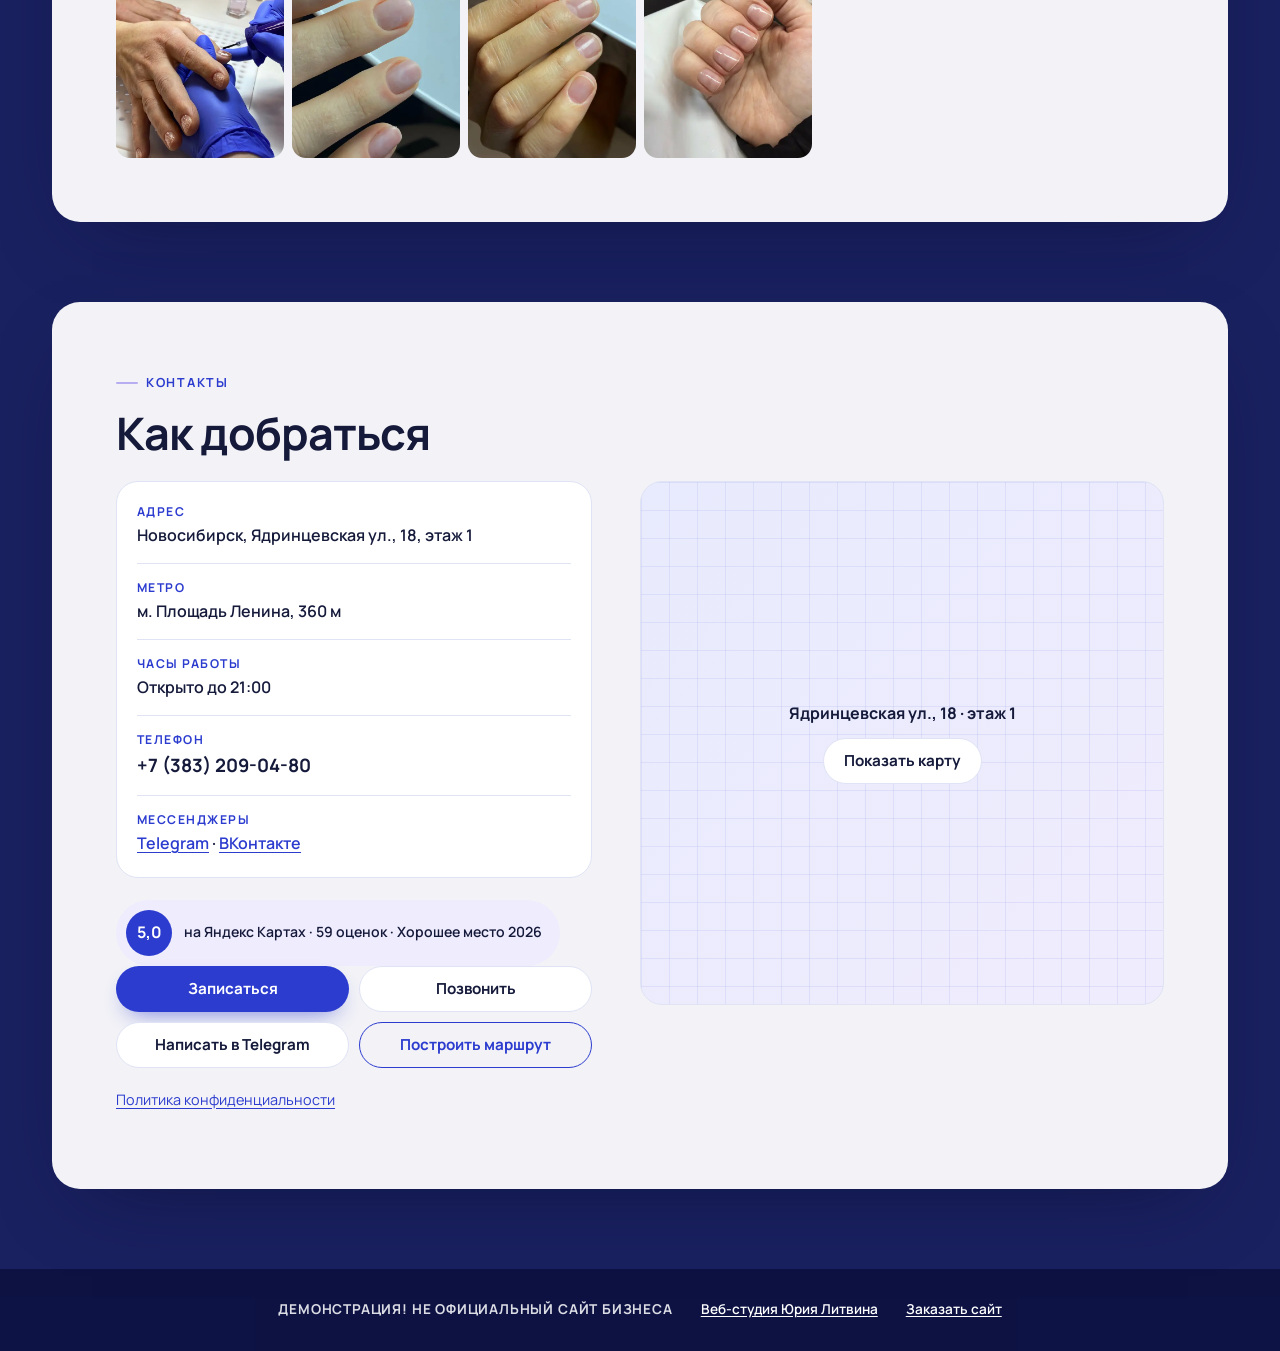
==== commit d7b7c771: "Demo site" ====
--- a/v2/index.html
+++ b/v2/index.html
@@ -112,11 +112,7 @@
             <li>Уход за кожей рук и массаж до локтя</li>
             <li>Мастера двух категорий: можно выбрать по опыту и бюджету</li>
           </ul>
-          <a class="rating-badge" href="https://yandex.ru/maps/org/manicure_med/36807749096/" target="_blank" rel="noopener">
-            <strong>5,0</strong>
-            <span>на Яндекс Картах · 59 оценок · Хорошее место 2026</span>
-          </a>
-        </div>
+</div>
         <figure class="about-photo reveal reveal-photo">
           <img src="../images/interior-sterile-counter-720.webp" width="720" height="1080" loading="lazy" decoding="async" alt="Рабочая зона студии: белая мебель, синяя столешница и стерилизационная стойка">
         </figure>
@@ -211,7 +207,11 @@
             <div><dt>Телефон</dt><dd><a class="phone" href="tel:+73832090480">+7 (383) 209-04-80</a></dd></div>
             <div><dt>Мессенджеры</dt><dd><a href="https://t.me/+79133880413" target="_blank" rel="noopener">Telegram</a> · <a href="https://vk.ru/manicure.med154" target="_blank" rel="noopener">ВКонтакте</a></dd></div>
           </dl>
-          <div class="contacts-cta">
+                    <a class="rating-badge" href="https://yandex.ru/maps/org/manicure_med/36807749096/" target="_blank" rel="noopener">
+                      <strong>5,0</strong>
+                      <span>на Яндекс Картах · 59 оценок · Хорошее место 2026</span>
+                    </a>
+<div class="contacts-cta">
             <a class="btn btn-primary" href="https://n911965.yclients.com" target="_blank" rel="noopener">Записаться</a>
             <a class="btn btn-ghost" href="tel:+73832090480">Позвонить</a>
             <a class="btn btn-ghost" href="https://t.me/+79133880413" target="_blank" rel="noopener">Написать в Telegram</a>
